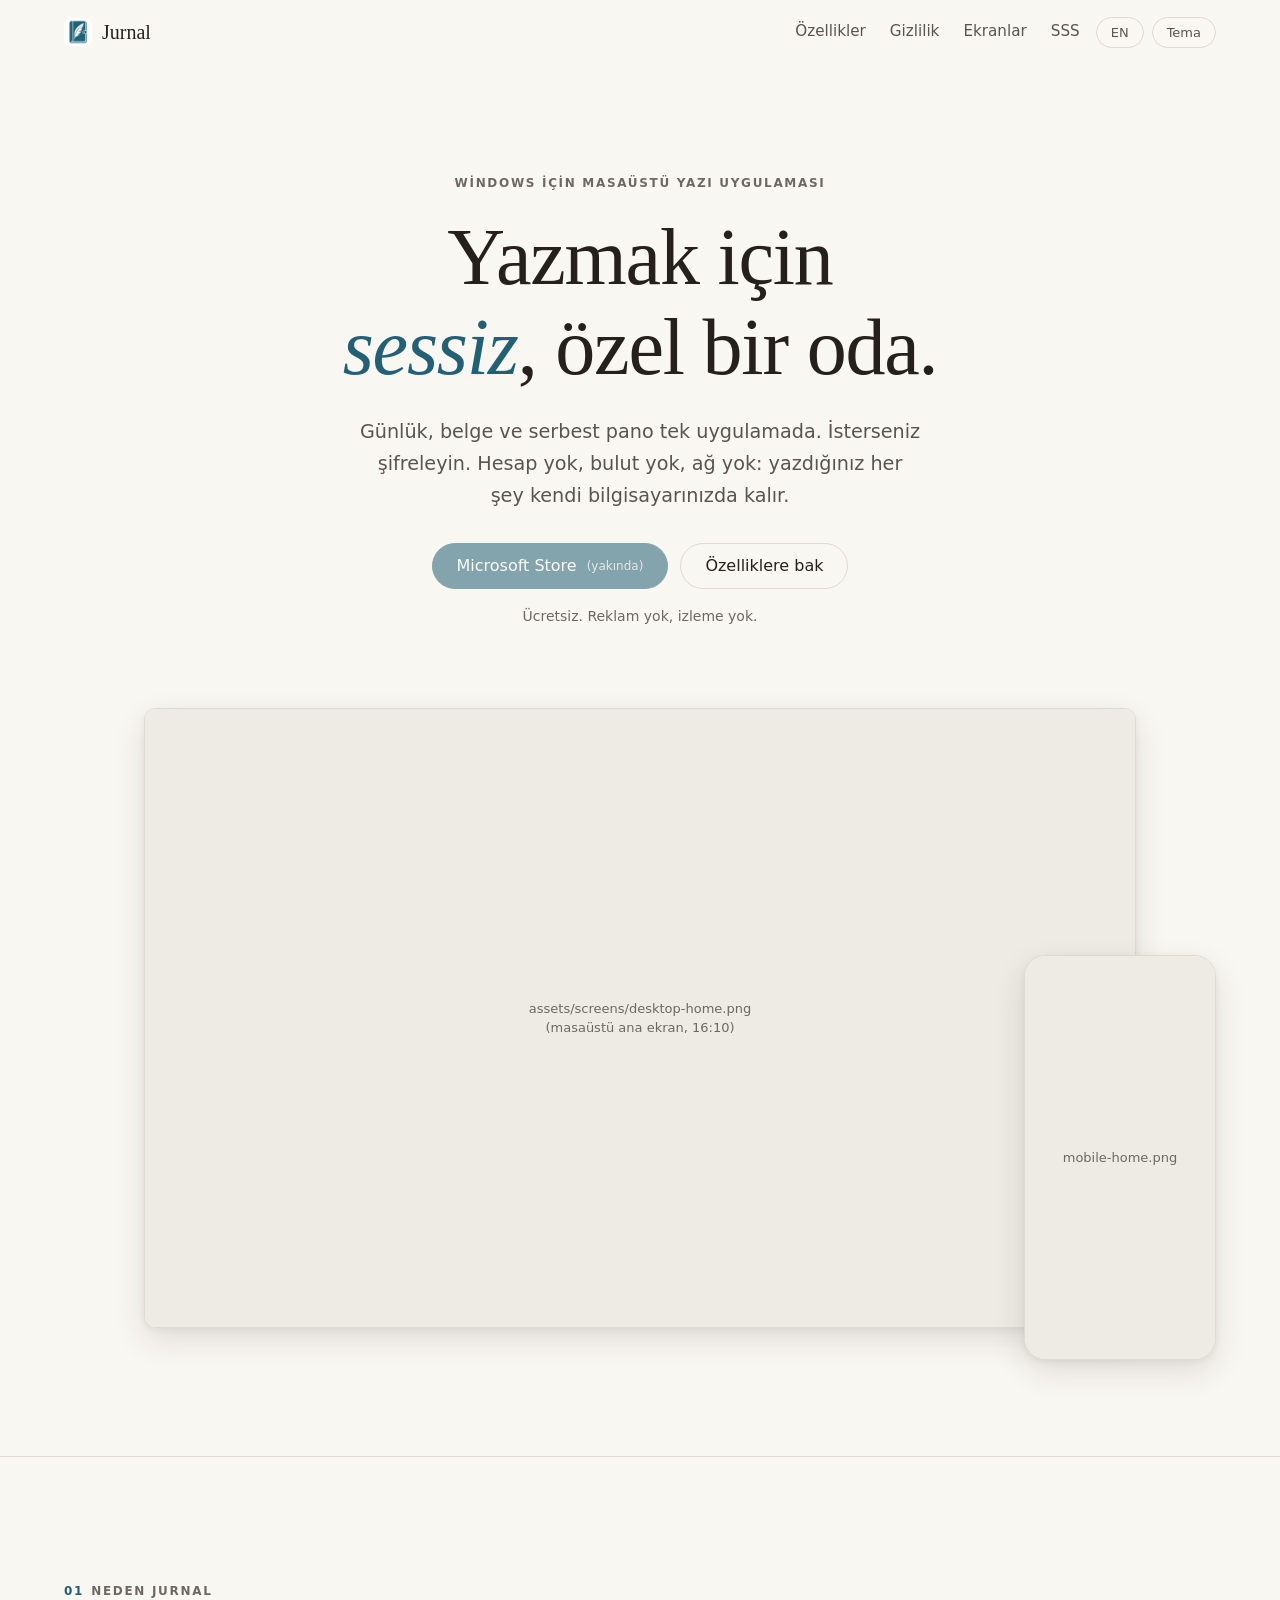
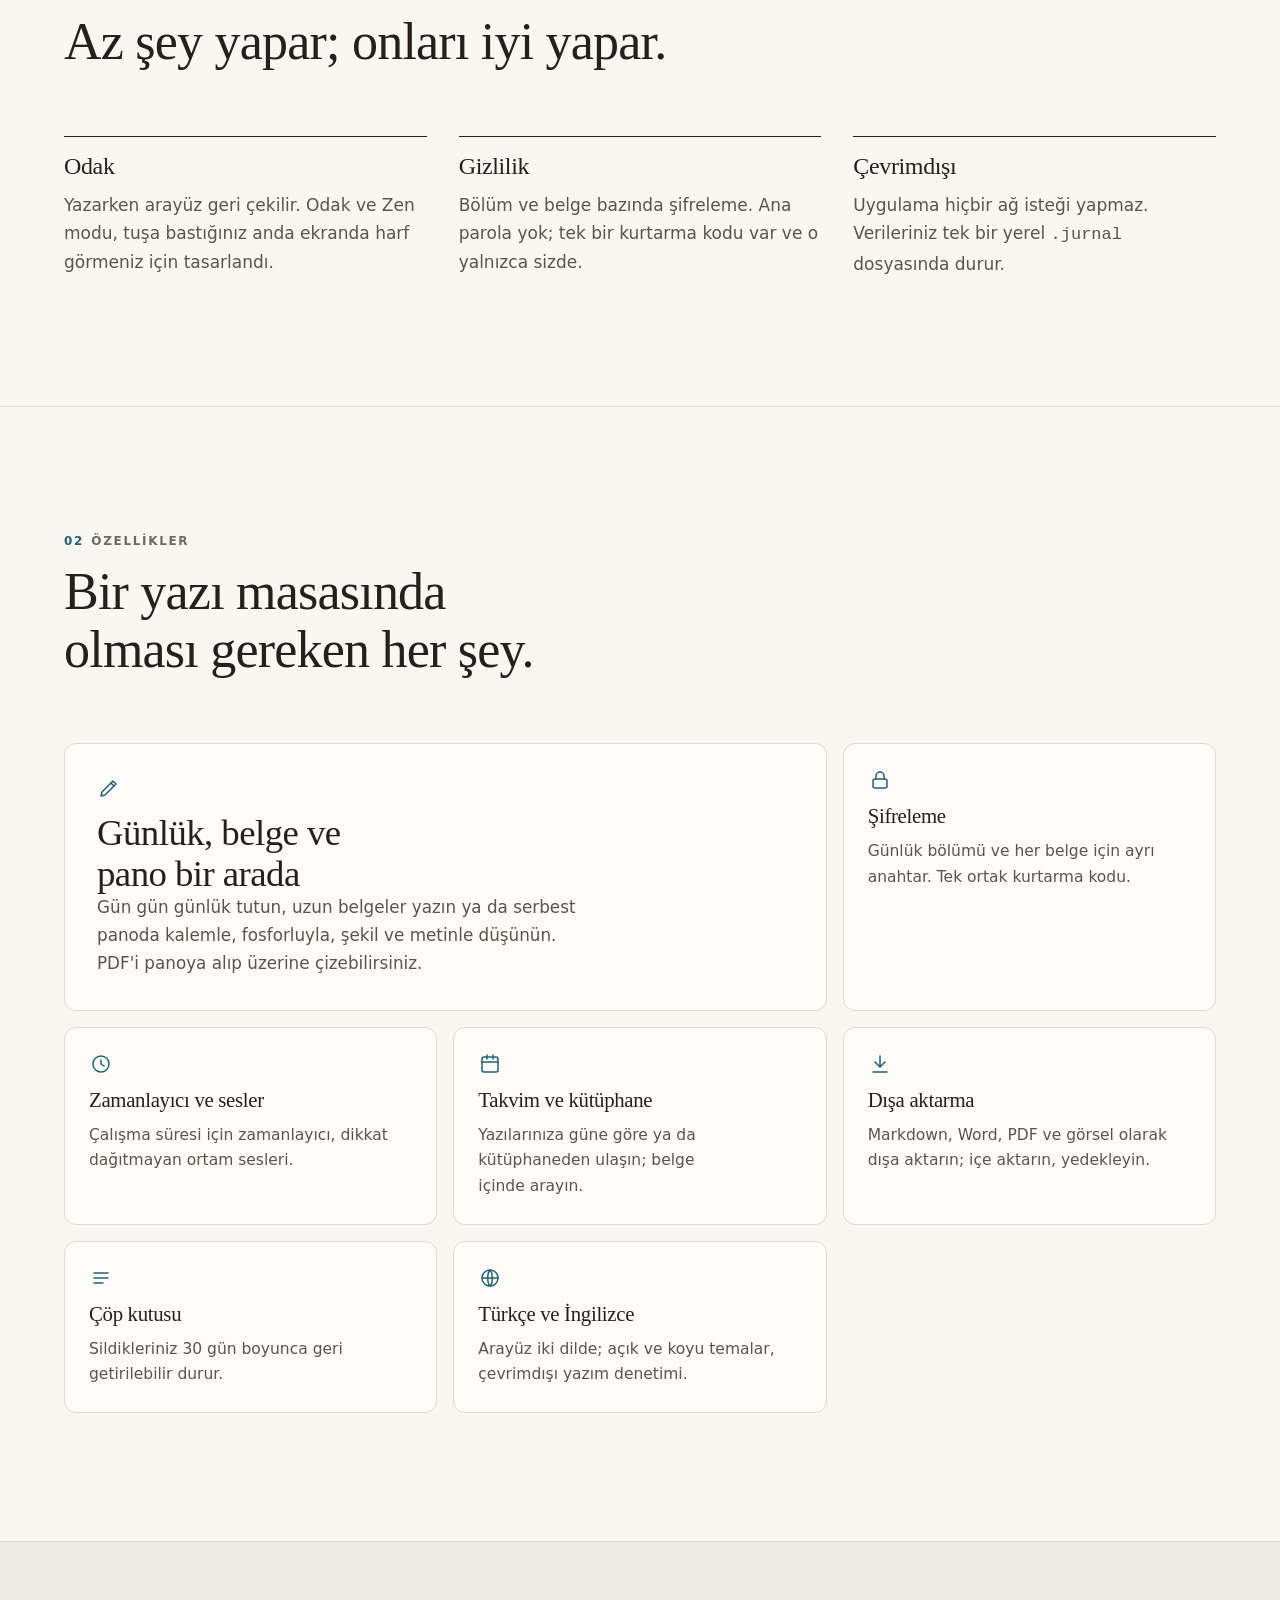
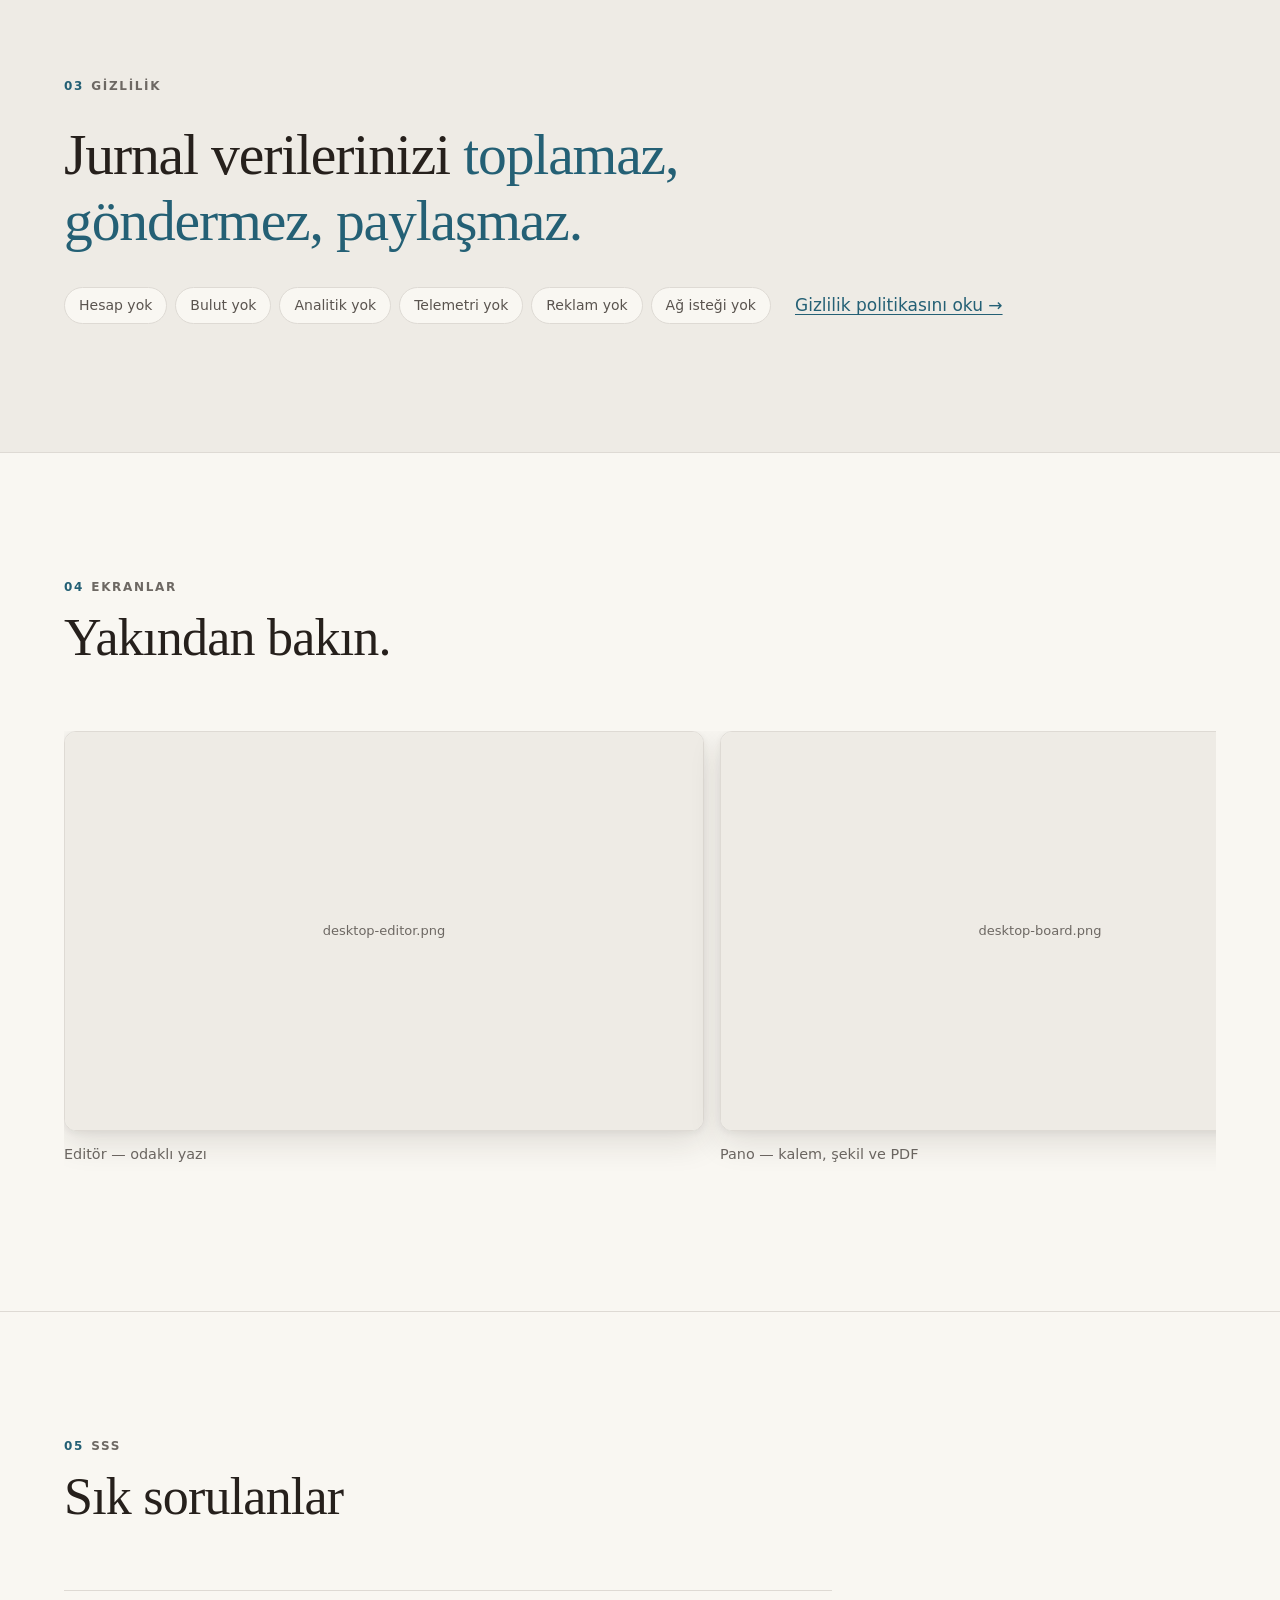
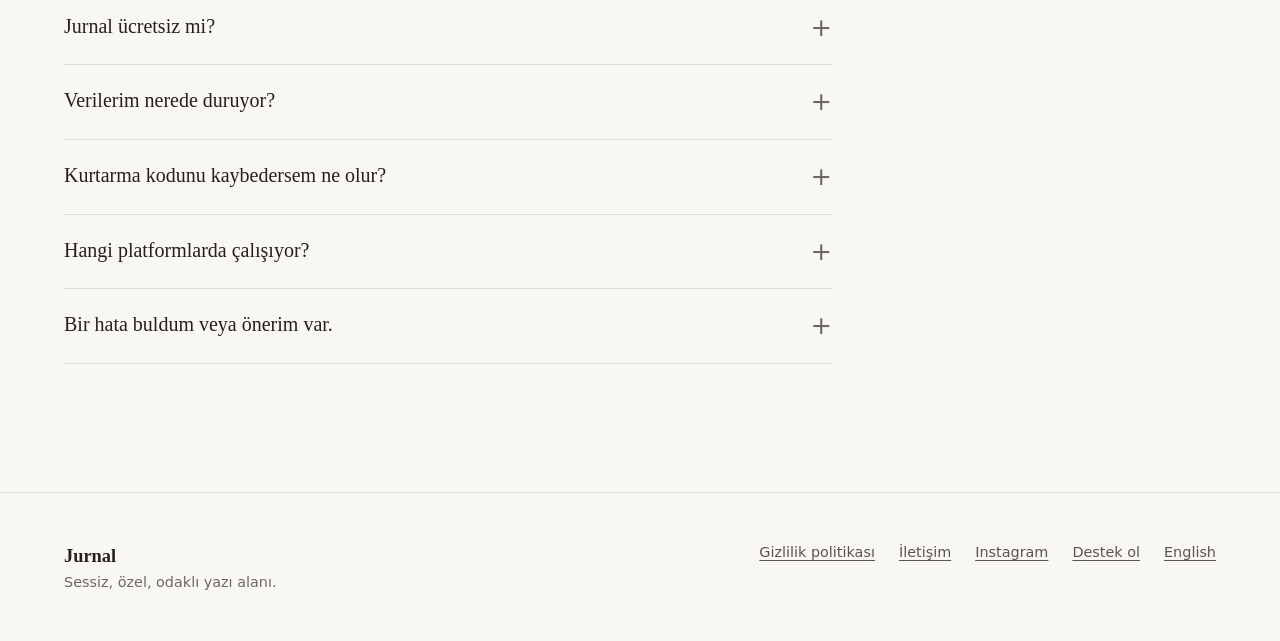
==== index.html @ 380dfa4a "Add Jurnal landing page and privacy policy (TR/EN) Co-Authored-By: Claude Sonnet 5.5 <noreply@anthro" ====
<!doctype html>
<html lang="tr">
<head>
<meta charset="utf-8">
<meta name="viewport" content="width=device-width, initial-scale=1">
<title>Jurnal — Sessiz, özel, odaklı yazı alanı</title>
<meta name="description" content="Jurnal: günlük, belge ve serbest pano tek yerde. Şifrelenebilir, tamamen çevrimdışı, hesapsız bir yazı uygulaması. Verileriniz cihazınızdan çıkmaz.">
<link rel="canonical" href="https://est21.github.io/jurnal_web/">
<link rel="alternate" hreflang="en" href="https://est21.github.io/jurnal_web/en/">
<link rel="icon" href="assets/img/favicon.png">
<meta property="og:title" content="Jurnal — Sessiz, özel, odaklı yazı alanı">
<meta property="og:description" content="Günlük, belge ve pano tek yerde. Şifrelenebilir, çevrimdışı, hesapsız.">
<meta property="og:type" content="website">
<meta property="og:image" content="https://est21.github.io/jurnal_web/assets/img/logo.png">
<meta name="twitter:card" content="summary">
<link rel="stylesheet" href="assets/css/style.css">
</head>
<body>
<a class="skip" href="#main">İçeriğe geç</a>
<header class="bar">
  <div class="wrap bar__in">
    <a class="brand" href="./"><img src="assets/img/icon.png" alt="" width="28" height="28">Jurnal</a>
    <nav class="nav" aria-label="Ana gezinme">
      <a href="#ozellikler">Özellikler</a>
      <a href="#gizlilik">Gizlilik</a>
      <a href="#ekranlar">Ekranlar</a>
      <a href="#sss">SSS</a>
    </nav>
    <div class="tools">
      <a class="chip" href="en/" hreflang="en" lang="en">EN</a>
      <button class="chip" id="theme-toggle" type="button" aria-label="Açık/koyu temayı değiştir">Tema</button>
    </div>
  </div>
</header>

<main id="main">
  <div class="wrap hero">
    <span class="label reveal">Windows için masaüstü yazı uygulaması</span>
    <h1 class="reveal">Yazmak için <em>sessiz</em>, özel bir oda.</h1>
    <p class="hero__lead reveal">Günlük, belge ve serbest pano tek uygulamada. İsterseniz şifreleyin. Hesap yok, bulut yok, ağ yok: yazdığınız her şey kendi bilgisayarınızda kalır.</p>
    <div class="cta reveal">
      <a class="btn" href="#" aria-disabled="true">Microsoft Store <small>(yakında)</small></a>
      <a class="btn btn--ghost" href="#ozellikler">Özelliklere bak</a>
    </div>
    <p class="hero__note reveal">Ücretsiz. Reklam yok, izleme yok.</p>
    <div class="stage reveal">
      <figure class="shot shot--desktop">
        <img src="assets/screens/desktop-home.png" alt="Jurnal ana ekranı" width="1600" height="1000">
        <div class="shot__ph">assets/screens/desktop-home.png<br>(masaüstü ana ekran, 16:10)</div>
      </figure>
      <figure class="shot shot--phone">
        <img src="assets/screens/mobile-home.png" alt="Jurnal telefon görünümü" width="900" height="1900">
        <div class="shot__ph">mobile-home.png</div>
      </figure>
    </div>
  </div>

  <hr class="rule">
  <section>
    <div class="wrap">
      <div class="sec-head reveal">
        <span class="label"><b>01</b>Neden Jurnal</span>
        <h2>Az şey yapar; onları iyi yapar.</h2>
      </div>
      <div class="values">
        <div class="value reveal"><h3>Odak</h3><p>Yazarken arayüz geri çekilir. Odak ve Zen modu, tuşa bastığınız anda ekranda harf görmeniz için tasarlandı.</p></div>
        <div class="value reveal"><h3>Gizlilik</h3><p>Bölüm ve belge bazında şifreleme. Ana parola yok; tek bir kurtarma kodu var ve o yalnızca sizde.</p></div>
        <div class="value reveal"><h3>Çevrimdışı</h3><p>Uygulama hiçbir ağ isteği yapmaz. Verileriniz tek bir yerel <code>.jurnal</code> dosyasında durur.</p></div>
      </div>
    </div>
  </section>

  <hr class="rule">
  <section id="ozellikler">
    <div class="wrap">
      <div class="sec-head reveal">
        <span class="label"><b>02</b>Özellikler</span>
        <h2>Bir yazı masasında olması gereken her şey.</h2>
      </div>
      <div class="features">
        <article class="f f--big reveal">
          <svg class="ico" viewBox="0 0 24 24" aria-hidden="true"><path d="M4 20l4-1L19 8l-3-3L5 16l-1 4z"/><path d="M14 7l3 3"/></svg>
          <div>
            <h3>Günlük, belge ve pano bir arada</h3>
            <p>Gün gün günlük tutun, uzun belgeler yazın ya da serbest panoda kalemle, fosforluyla, şekil ve metinle düşünün. PDF'i panoya alıp üzerine çizebilirsiniz.</p>
          </div>
        </article>
        <article class="f f--tall reveal">
          <svg class="ico" viewBox="0 0 24 24" aria-hidden="true"><rect x="5" y="11" width="14" height="9" rx="2"/><path d="M8 11V8a4 4 0 018 0v3"/></svg>
          <h3>Şifreleme</h3>
          <p>Günlük bölümü ve her belge için ayrı anahtar. Tek ortak kurtarma kodu.</p>
        </article>
        <article class="f reveal">
          <svg class="ico" viewBox="0 0 24 24" aria-hidden="true"><circle cx="12" cy="12" r="8"/><path d="M12 8v4l3 2"/></svg>
          <h3>Zamanlayıcı ve sesler</h3>
          <p>Çalışma süresi için zamanlayıcı, dikkat dağıtmayan ortam sesleri.</p>
        </article>
        <article class="f reveal">
          <svg class="ico" viewBox="0 0 24 24" aria-hidden="true"><rect x="4" y="5" width="16" height="15" rx="2"/><path d="M4 10h16M9 3v4M15 3v4"/></svg>
          <h3>Takvim ve kütüphane</h3>
          <p>Yazılarınıza güne göre ya da kütüphaneden ulaşın; belge içinde arayın.</p>
        </article>
        <article class="f reveal">
          <svg class="ico" viewBox="0 0 24 24" aria-hidden="true"><path d="M12 4v11M7 10l5 5 5-5M5 20h14"/></svg>
          <h3>Dışa aktarma</h3>
          <p>Markdown, Word, PDF ve görsel olarak dışa aktarın; içe aktarın, yedekleyin.</p>
        </article>
        <article class="f reveal">
          <svg class="ico" viewBox="0 0 24 24" aria-hidden="true"><path d="M5 7h14M5 12h14M5 17h9"/></svg>
          <h3>Çöp kutusu</h3>
          <p>Sildikleriniz 30 gün boyunca geri getirilebilir durur.</p>
        </article>
        <article class="f reveal">
          <svg class="ico" viewBox="0 0 24 24" aria-hidden="true"><circle cx="12" cy="12" r="8"/><path d="M4 12h16M12 4c3 3 3 13 0 16M12 4c-3 3-3 13 0 16"/></svg>
          <h3>Türkçe ve İngilizce</h3>
          <p>Arayüz iki dilde; açık ve koyu temalar, çevrimdışı yazım denetimi.</p>
        </article>
      </div>
    </div>
  </section>

  <section id="gizlilik" class="privacy-band">
    <div class="wrap">
      <span class="label reveal"><b>03</b>Gizlilik</span>
      <blockquote class="reveal" style="margin-top:1.5rem">Jurnal verilerinizi <span>toplamaz, göndermez, paylaşmaz.</span></blockquote>
      <div class="row reveal">
        <ul class="ticks">
          <li>Hesap yok</li><li>Bulut yok</li><li>Analitik yok</li><li>Telemetri yok</li><li>Reklam yok</li><li>Ağ isteği yok</li>
        </ul>
        <a href="privacy.html">Gizlilik politikasını oku →</a>
      </div>
    </div>
  </section>

  <section id="ekranlar">
    <div class="wrap">
      <div class="sec-head reveal">
        <span class="label"><b>04</b>Ekranlar</span>
        <h2>Yakından bakın.</h2>
      </div>
      <div class="gallery reveal" tabindex="0" aria-label="Ekran görüntüleri">
        <figure>
          <div class="shot shot--wide"><img src="assets/screens/desktop-editor.png" alt="Yazı editörü" width="1600" height="1000"><div class="shot__ph">desktop-editor.png</div></div>
          <figcaption>Editör — odaklı yazı</figcaption>
        </figure>
        <figure>
          <div class="shot shot--wide"><img src="assets/screens/desktop-board.png" alt="Serbest pano" width="1600" height="1000"><div class="shot__ph">desktop-board.png</div></div>
          <figcaption>Pano — kalem, şekil ve PDF</figcaption>
        </figure>
        <figure>
          <div class="shot shot--wide"><img src="assets/screens/desktop-library.png" alt="Kütüphane" width="1600" height="1000"><div class="shot__ph">desktop-library.png</div></div>
          <figcaption>Kütüphane ve takvim</figcaption>
        </figure>
        <figure>
          <div class="shot shot--wide"><img src="assets/screens/desktop-lock.png" alt="Kilit ve kurtarma kodu" width="1600" height="1000"><div class="shot__ph">desktop-lock.png</div></div>
          <figcaption>Şifreleme ve kurtarma kodu</figcaption>
        </figure>
      </div>
    </div>
  </section>

  <hr class="rule">
  <section id="sss">
    <div class="wrap">
      <div class="sec-head reveal">
        <span class="label"><b>05</b>SSS</span>
        <h2>Sık sorulanlar</h2>
      </div>
      <div class="faq reveal">
        <details><summary>Jurnal ücretsiz mi?</summary><p>Evet. Beğenirseniz Buy Me a Coffee üzerinden geliştiriciyi destekleyebilirsiniz; bu isteğe bağlıdır.</p></details>
        <details><summary>Verilerim nerede duruyor?</summary><p>Seçtiğiniz bir konumda, bilgisayarınızdaki tek bir <code>.jurnal</code> dosyasında. Uygulama hiçbir şeyi sunucuya göndermez. Yedeklemek için dosyayı kendiniz kopyalayabilirsiniz.</p></details>
        <details><summary>Kurtarma kodunu kaybedersem ne olur?</summary><p>Şifrelediğiniz içerik, kod olmadan geri getirilemez; bu bilinçli bir tasarım kararıdır. Kodu ilk kilitleme sırasında güvenli bir yere kaydedin.</p></details>
        <details><summary>Hangi platformlarda çalışıyor?</summary><p>Şu an Windows masaüstü sürümü Microsoft Store üzerinden yolda. Yayın durumu bu sayfada duyurulacak.</p></details>
        <details><summary>Bir hata buldum veya önerim var.</summary><p>Uygulamada Ayarlar'daki "Hata bildir" ya da doğrudan <a href="mailto:jurnalapp@proton.me">jurnalapp@proton.me</a> adresi ile yazabilirsiniz.</p></details>
      </div>
    </div>
  </section>
</main>

<footer class="foot">
  <div class="wrap foot__in">
    <div><strong style="font-family:var(--serif);font-size:1.15rem;color:var(--text)">Jurnal</strong><br>Sessiz, özel, odaklı yazı alanı.</div>
    <ul>
      <li><a href="privacy.html">Gizlilik politikası</a></li>
      <li><a href="mailto:jurnalapp@proton.me">İletişim</a></li>
      <li><a href="https://www.instagram.com/jurnald.app" rel="noopener">Instagram</a></li>
      <li><a href="https://buymeacoffee.com/mahmutesatw" rel="noopener">Destek ol</a></li>
      <li><a href="en/" hreflang="en" lang="en">English</a></li>
    </ul>
  </div>
</footer>
<script src="assets/js/main.js"></script>
</body>
</html>
---- assets/css/style.css ----
/* Jurnal tanıtım sitesi — uygulamanın tasarım token'larıyla aynı dil.
   Düz yüzeyler, ince kenarlıklar, degrade/bulanıklık yok. Dış istek yok. */

:root {
  color-scheme: light dark;
  --space-1: 4px;
  --space-2: 8px;
  --space-3: 12px;
  --space-4: 16px;
  --space-5: 24px;
  --space-6: 32px;
  --space-7: 48px;
  --radius-button: 8px;
  --radius-card: 12px;
  --radius-pill: 999px;
  --ease: cubic-bezier(0.22, 0.61, 0.36, 1);
  --serif: "Iowan Old Style", "Palatino Linotype", Palatino, "Book Antiqua", Georgia, serif;
  --sans: system-ui, -apple-system, "Segoe UI", Roboto, "Helvetica Neue", sans-serif;
  --measure: 68ch;
  --wrap: 72rem;
  --section: clamp(4rem, 10vw, 8rem);

  --bg: oklch(0.975 0.006 85);
  --surface: oklch(0.99 0.004 85);
  --chrome: oklch(0.94 0.008 82);
  --raised: oklch(1 0 0);
  --border: oklch(0.89 0.01 80);
  --text: oklch(0.25 0.012 60);
  --text-muted: oklch(0.45 0.012 60);
  --text-dim: oklch(0.52 0.01 60);
  --accent: oklch(0.46 0.07 225);
  --on-accent: oklch(0.99 0 0);
  --selection: oklch(0.87 0.05 225 / 0.55);
  --shadow-soft: 0 1px 2px oklch(0.25 0.012 60 / 0.06), 0 4px 16px oklch(0.25 0.012 60 / 0.06);
  --shadow-lift: 0 12px 32px oklch(0.25 0.012 60 / 0.12), 0 2px 6px oklch(0.25 0.012 60 / 0.06);
}

:root[data-theme="dark"] {
  --bg: oklch(0.2 0.008 70);
  --surface: oklch(0.235 0.008 70);
  --chrome: oklch(0.165 0.008 70);
  --raised: oklch(0.27 0.008 70);
  --border: oklch(0.34 0.008 70);
  --text: oklch(0.9 0.01 80);
  --text-muted: oklch(0.74 0.01 80);
  --text-dim: oklch(0.66 0.01 80);
  --accent: oklch(0.76 0.07 205);
  --on-accent: oklch(0.18 0.01 70);
  --selection: oklch(0.45 0.06 205 / 0.55);
  --shadow-soft: 0 1px 2px oklch(0 0 0 / 0.35), 0 4px 16px oklch(0 0 0 / 0.28);
  --shadow-lift: 0 12px 32px oklch(0 0 0 / 0.5), 0 2px 6px oklch(0 0 0 / 0.3);
}

/* Kullanıcı elle seçmediyse sistem temasını izle */
@media (prefers-color-scheme: dark) {
  :root:not([data-theme="light"]) {
    --bg: oklch(0.2 0.008 70);
    --surface: oklch(0.235 0.008 70);
    --chrome: oklch(0.165 0.008 70);
    --raised: oklch(0.27 0.008 70);
    --border: oklch(0.34 0.008 70);
    --text: oklch(0.9 0.01 80);
    --text-muted: oklch(0.74 0.01 80);
    --text-dim: oklch(0.66 0.01 80);
    --accent: oklch(0.76 0.07 205);
    --on-accent: oklch(0.18 0.01 70);
    --selection: oklch(0.45 0.06 205 / 0.55);
    --shadow-soft: 0 1px 2px oklch(0 0 0 / 0.35), 0 4px 16px oklch(0 0 0 / 0.28);
    --shadow-lift: 0 12px 32px oklch(0 0 0 / 0.5), 0 2px 6px oklch(0 0 0 / 0.3);
  }
}

*, *::before, *::after { box-sizing: border-box; }
html { scroll-behavior: smooth; -webkit-text-size-adjust: 100%; }
body {
  margin: 0;
  background: var(--bg);
  color: var(--text);
  font: 1.0625rem/1.65 var(--sans);
  -webkit-font-smoothing: antialiased;
}
::selection { background: var(--selection); }
img { max-width: 100%; height: auto; display: block; }
a { color: var(--accent); text-underline-offset: 3px; text-decoration-thickness: 1px; }
a:hover { text-decoration-thickness: 2px; }
:focus-visible { outline: 2px solid var(--accent); outline-offset: 3px; border-radius: 4px; }
.skip { position: absolute; left: -999px; top: 8px; background: var(--accent); color: var(--on-accent); padding: 8px 14px; border-radius: var(--radius-button); z-index: 100; }
.skip:focus { left: 8px; }

.wrap { width: min(100% - 2.5rem, var(--wrap)); margin-inline: auto; }
h1, h2, h3 { font-family: var(--serif); font-weight: 500; letter-spacing: -0.015em; line-height: 1.12; margin: 0; text-wrap: balance; }
p { margin: 0; text-wrap: pretty; }
.label { font: 600 0.75rem/1 var(--sans); letter-spacing: 0.14em; text-transform: uppercase; color: var(--text-dim); }
.label b { color: var(--accent); font-weight: 600; margin-right: 0.6em; }

/* ---------- Başlık çubuğu ---------- */
.bar { position: sticky; top: 0; z-index: 50; background: var(--bg); border-bottom: 1px solid transparent; transition: border-color 0.2s var(--ease); }
.bar.scrolled { border-bottom-color: var(--border); }
.bar__in { display: flex; align-items: center; gap: var(--space-4); height: 4rem; }
.brand { display: flex; align-items: center; gap: 10px; font: 500 1.25rem var(--serif); color: var(--text); text-decoration: none; margin-right: auto; }
.brand img { width: 28px; height: 28px; border-radius: 7px; }
.nav { display: flex; gap: var(--space-5); }
.nav a { color: var(--text-muted); text-decoration: none; font-size: 0.95rem; }
.nav a:hover { color: var(--text); }
.tools { display: flex; gap: var(--space-2); }
.chip { appearance: none; font: 500 0.8125rem/1 var(--sans); color: var(--text-muted); background: transparent; border: 1px solid var(--border); border-radius: var(--radius-pill); padding: 8px 14px; cursor: pointer; text-decoration: none; transition: border-color 0.15s, color 0.15s; }
.chip:hover { color: var(--text); border-color: var(--text-dim); }
@media (max-width: 700px) { .nav { display: none; } }

/* ---------- Düğmeler ---------- */
.btn { display: inline-flex; align-items: center; gap: 10px; font: 500 1rem/1 var(--sans); padding: 14px 24px; border-radius: var(--radius-pill); border: 1px solid var(--accent); background: var(--accent); color: var(--on-accent); text-decoration: none; transition: transform 0.15s var(--ease), box-shadow 0.15s; }
.btn:hover { box-shadow: var(--shadow-soft); transform: translateY(-1px); }
.btn--ghost { background: transparent; color: var(--text); border-color: var(--border); }
.btn--ghost:hover { border-color: var(--text-dim); }
.btn[aria-disabled="true"] { opacity: 0.55; cursor: default; pointer-events: none; }
.btn small { font-size: 0.75rem; opacity: 0.8; }

/* ---------- Hero ---------- */
.hero { padding-block: clamp(3.5rem, 9vw, 7rem) var(--section); text-align: center; }
.hero .label { display: block; margin-bottom: var(--space-5); }
.hero h1 { font-size: clamp(2.6rem, 6.4vw, 5rem); max-width: 16ch; margin-inline: auto; }
.hero h1 em { font-style: italic; color: var(--accent); }
.hero__lead { max-width: 46ch; margin: var(--space-5) auto 0; font-size: 1.2rem; color: var(--text-muted); }
.cta { display: flex; flex-wrap: wrap; gap: var(--space-3); justify-content: center; margin-top: var(--space-6); }
.hero__note { margin-top: var(--space-4); font-size: 0.875rem; color: var(--text-dim); }
.stage { position: relative; margin-top: clamp(3rem, 7vw, 5rem); }
.stage .shot--desktop { width: min(100%, 62rem); margin-inline: auto; }
.stage .shot--phone { position: absolute; right: 0; bottom: -2rem; width: clamp(7rem, 17vw, 12rem); }
@media (max-width: 700px) { .stage .shot--phone { display: none; } }

/* ---------- Ekran görüntüsü çerçevesi ---------- */
.shot { margin: 0; position: relative; border: 1px solid var(--border); border-radius: var(--radius-card); background: var(--surface); box-shadow: var(--shadow-lift); overflow: hidden; }
.shot--desktop { aspect-ratio: 16 / 10; }
.shot--phone { aspect-ratio: 9 / 19; border-radius: 22px; }
.shot--wide { aspect-ratio: 16 / 10; }
.shot img { position: absolute; inset: 0; width: 100%; height: 100%; object-fit: cover; object-position: top left; }
.shot__ph { position: absolute; inset: 0; display: grid; place-items: center; text-align: center; padding: var(--space-4); color: var(--text-dim); font: 500 0.8125rem/1.5 var(--sans); background: var(--chrome); }
.shot img:not(.missing) ~ .shot__ph { display: none; }
.shot img.missing { display: none; }

/* ---------- Bölümler ---------- */
section { padding-block: var(--section); }
.sec-head { max-width: 44rem; margin-bottom: clamp(2.5rem, 5vw, 4rem); }
.sec-head .label { display: block; margin-bottom: var(--space-4); }
.sec-head h2 { font-size: clamp(2rem, 4.2vw, 3.25rem); }
.sec-head p { margin-top: var(--space-4); color: var(--text-muted); font-size: 1.125rem; }
.rule { border: 0; border-top: 1px solid var(--border); margin: 0; }

/* Değerler */
.values { display: grid; gap: var(--space-6); grid-template-columns: repeat(3, 1fr); }
.value { border-top: 1px solid var(--text); padding-top: var(--space-4); }
.value h3 { font-size: 1.5rem; margin-bottom: var(--space-3); }
.value p { color: var(--text-muted); }
@media (max-width: 800px) { .values { grid-template-columns: 1fr; } }

/* Özellikler: asimetrik ızgara */
.features { display: grid; gap: var(--space-4); grid-template-columns: repeat(12, 1fr); }
.f { background: var(--surface); border: 1px solid var(--border); border-radius: var(--radius-card); padding: var(--space-5); grid-column: span 4; display: flex; flex-direction: column; gap: var(--space-3); }
.f h3 { font-size: 1.3rem; }
.f p { color: var(--text-muted); font-size: 0.97rem; }
.f .ico { width: 24px; height: 24px; stroke: var(--accent); fill: none; stroke-width: 1.5; stroke-linecap: round; stroke-linejoin: round; }
.f--big { grid-column: span 8; padding: var(--space-6); justify-content: space-between; }
.f--big h3 { font-size: clamp(1.7rem, 3vw, 2.3rem); max-width: 18ch; }
.f--big p { max-width: 46ch; font-size: 1.05rem; }
.f--tall { grid-column: span 4; }
@media (max-width: 900px) { .f, .f--big, .f--tall { grid-column: span 12; } }
@media (min-width: 901px) and (max-width: 1100px) { .f { grid-column: span 6; } }

/* Gizlilik şeridi */
.privacy-band { background: var(--chrome); border-block: 1px solid var(--border); }
.privacy-band blockquote { margin: 0; font: 400 clamp(1.8rem, 4.6vw, 3.6rem)/1.15 var(--serif); letter-spacing: -0.02em; max-width: 22ch; text-wrap: balance; }
.privacy-band blockquote span { color: var(--accent); }
.privacy-band .row { display: flex; flex-wrap: wrap; gap: var(--space-3) var(--space-5); margin-top: var(--space-6); align-items: center; color: var(--text-muted); }
.ticks { display: flex; flex-wrap: wrap; gap: var(--space-2); list-style: none; padding: 0; margin: 0; }
.ticks li { border: 1px solid var(--border); background: var(--bg); border-radius: var(--radius-pill); padding: 6px 14px; font-size: 0.875rem; color: var(--text-muted); }

/* Galeri */
.gallery { display: flex; gap: var(--space-4); overflow-x: auto; scroll-snap-type: x mandatory; padding-bottom: var(--space-4); scrollbar-width: thin; scrollbar-color: var(--border) transparent; }
.gallery figure { margin: 0; flex: 0 0 auto; scroll-snap-align: start; }
.gallery .shot--wide { width: min(80vw, 40rem); }
.gallery .shot--phone { width: min(52vw, 15rem); }
.gallery figcaption { margin-top: var(--space-3); font-size: 0.9rem; color: var(--text-dim); }

/* SSS */
.faq { max-width: 48rem; }
.faq details { border-top: 1px solid var(--border); }
.faq details:last-child { border-bottom: 1px solid var(--border); }
.faq summary { cursor: pointer; list-style: none; padding: var(--space-5) 0; font: 500 1.25rem var(--serif); display: flex; justify-content: space-between; gap: var(--space-4); }
.faq summary::-webkit-details-marker { display: none; }
.faq summary::after { content: "+"; font: 300 1.6rem/1 var(--sans); color: var(--text-dim); transition: transform 0.2s var(--ease); }
.faq details[open] summary::after { transform: rotate(45deg); }
.faq details p { padding-bottom: var(--space-5); color: var(--text-muted); max-width: 60ch; }

/* ---------- Alt bilgi ---------- */
.foot { border-top: 1px solid var(--border); padding-block: var(--space-7); color: var(--text-dim); font-size: 0.9rem; }
.foot__in { display: flex; flex-wrap: wrap; gap: var(--space-5) var(--space-7); justify-content: space-between; }
.foot ul { list-style: none; margin: 0; padding: 0; display: flex; flex-wrap: wrap; gap: var(--space-2) var(--space-5); }
.foot a { color: var(--text-muted); }

/* ---------- Gizlilik sayfası ---------- */
.doc { padding-block: clamp(3rem, 7vw, 6rem) var(--section); display: grid; grid-template-columns: 14rem minmax(0, var(--measure)); gap: clamp(2rem, 6vw, 6rem); justify-content: center; }
.doc__toc { position: sticky; top: 6rem; align-self: start; font-size: 0.9rem; }
.doc__toc ol { list-style: none; margin: var(--space-3) 0 0; padding: 0; display: grid; gap: var(--space-2); border-left: 1px solid var(--border); }
.doc__toc a { display: block; padding: 2px 0 2px var(--space-4); color: var(--text-muted); text-decoration: none; }
.doc__toc a:hover { color: var(--accent); }
.doc h1 { font-size: clamp(2.4rem, 5vw, 3.6rem); margin: var(--space-4) 0 var(--space-3); }
.doc__meta { color: var(--text-dim); font-size: 0.875rem; }
.summary { margin: var(--space-6) 0; padding: var(--space-5); border: 1px solid var(--border); border-radius: var(--radius-card); background: var(--surface); font: 400 1.35rem/1.45 var(--serif); }
.doc h2 { font-size: 1.75rem; margin: var(--space-7) 0 var(--space-3); scroll-margin-top: 6rem; }
.doc p, .doc li { color: var(--text-muted); }
.doc p + p { margin-top: var(--space-4); }
.doc ul { padding-left: 1.2em; display: grid; gap: var(--space-3); }
@media (max-width: 900px) { .doc { grid-template-columns: 1fr; } .doc__toc { display: none; } }

/* ---------- Hareket ---------- */
.reveal { opacity: 0; transform: translateY(14px); transition: opacity 0.6s var(--ease), transform 0.6s var(--ease); }
.reveal.in { opacity: 1; transform: none; }
@media (prefers-reduced-motion: reduce) {
  html { scroll-behavior: auto; }
  .reveal { opacity: 1; transform: none; transition: none; }
  .btn, .chip, .bar { transition: none; }
}
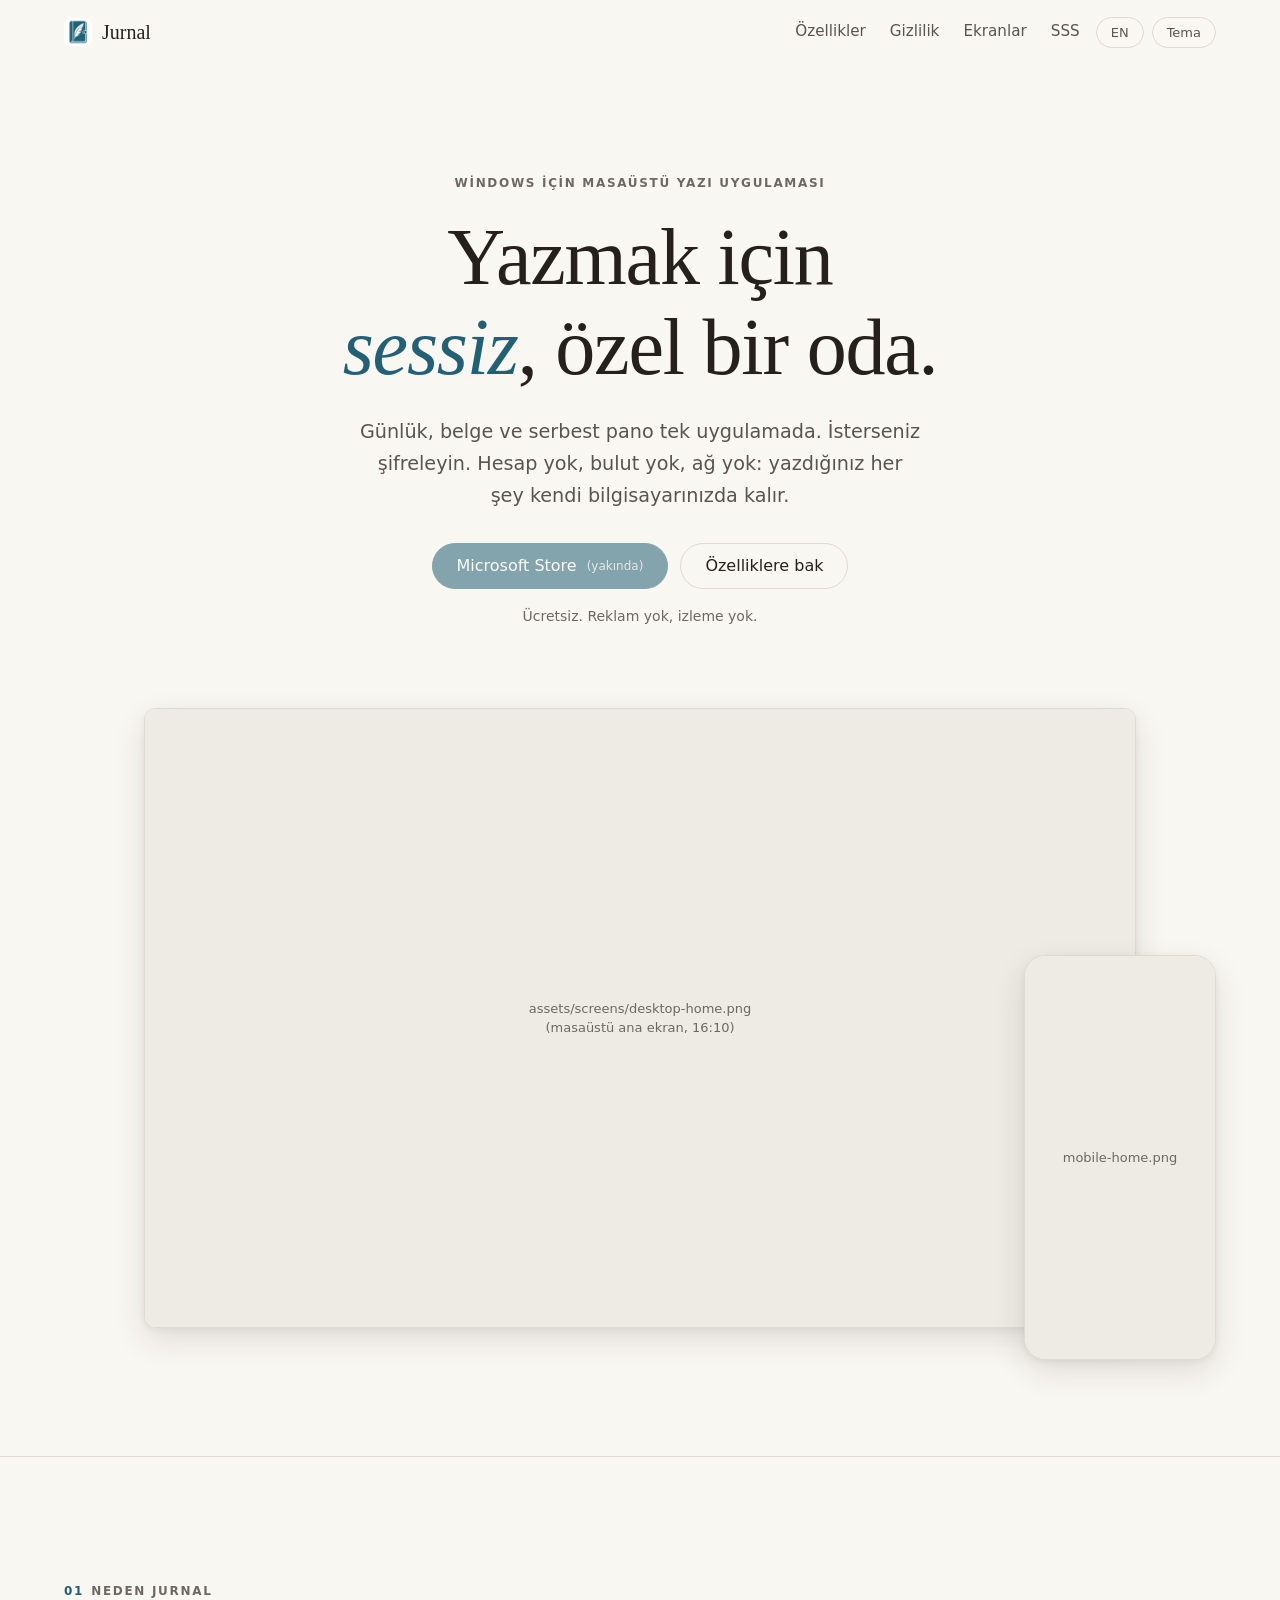
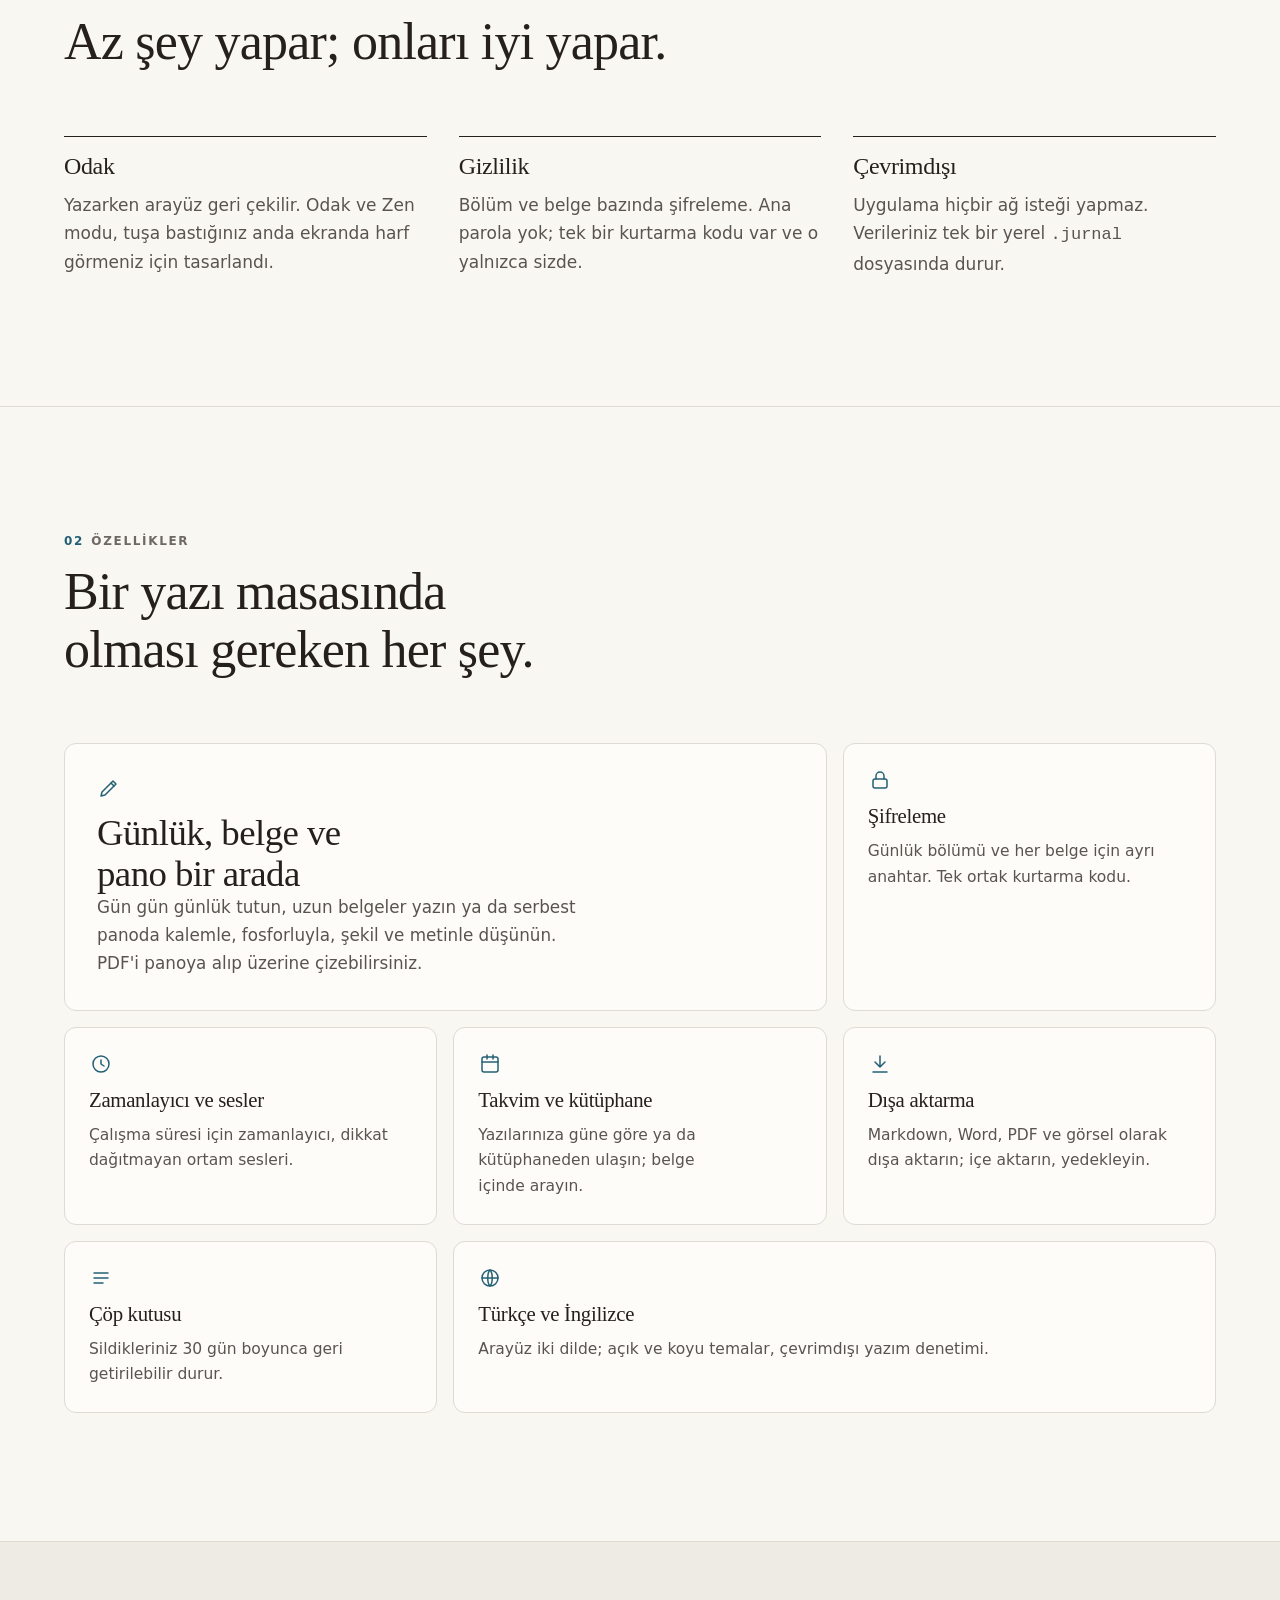
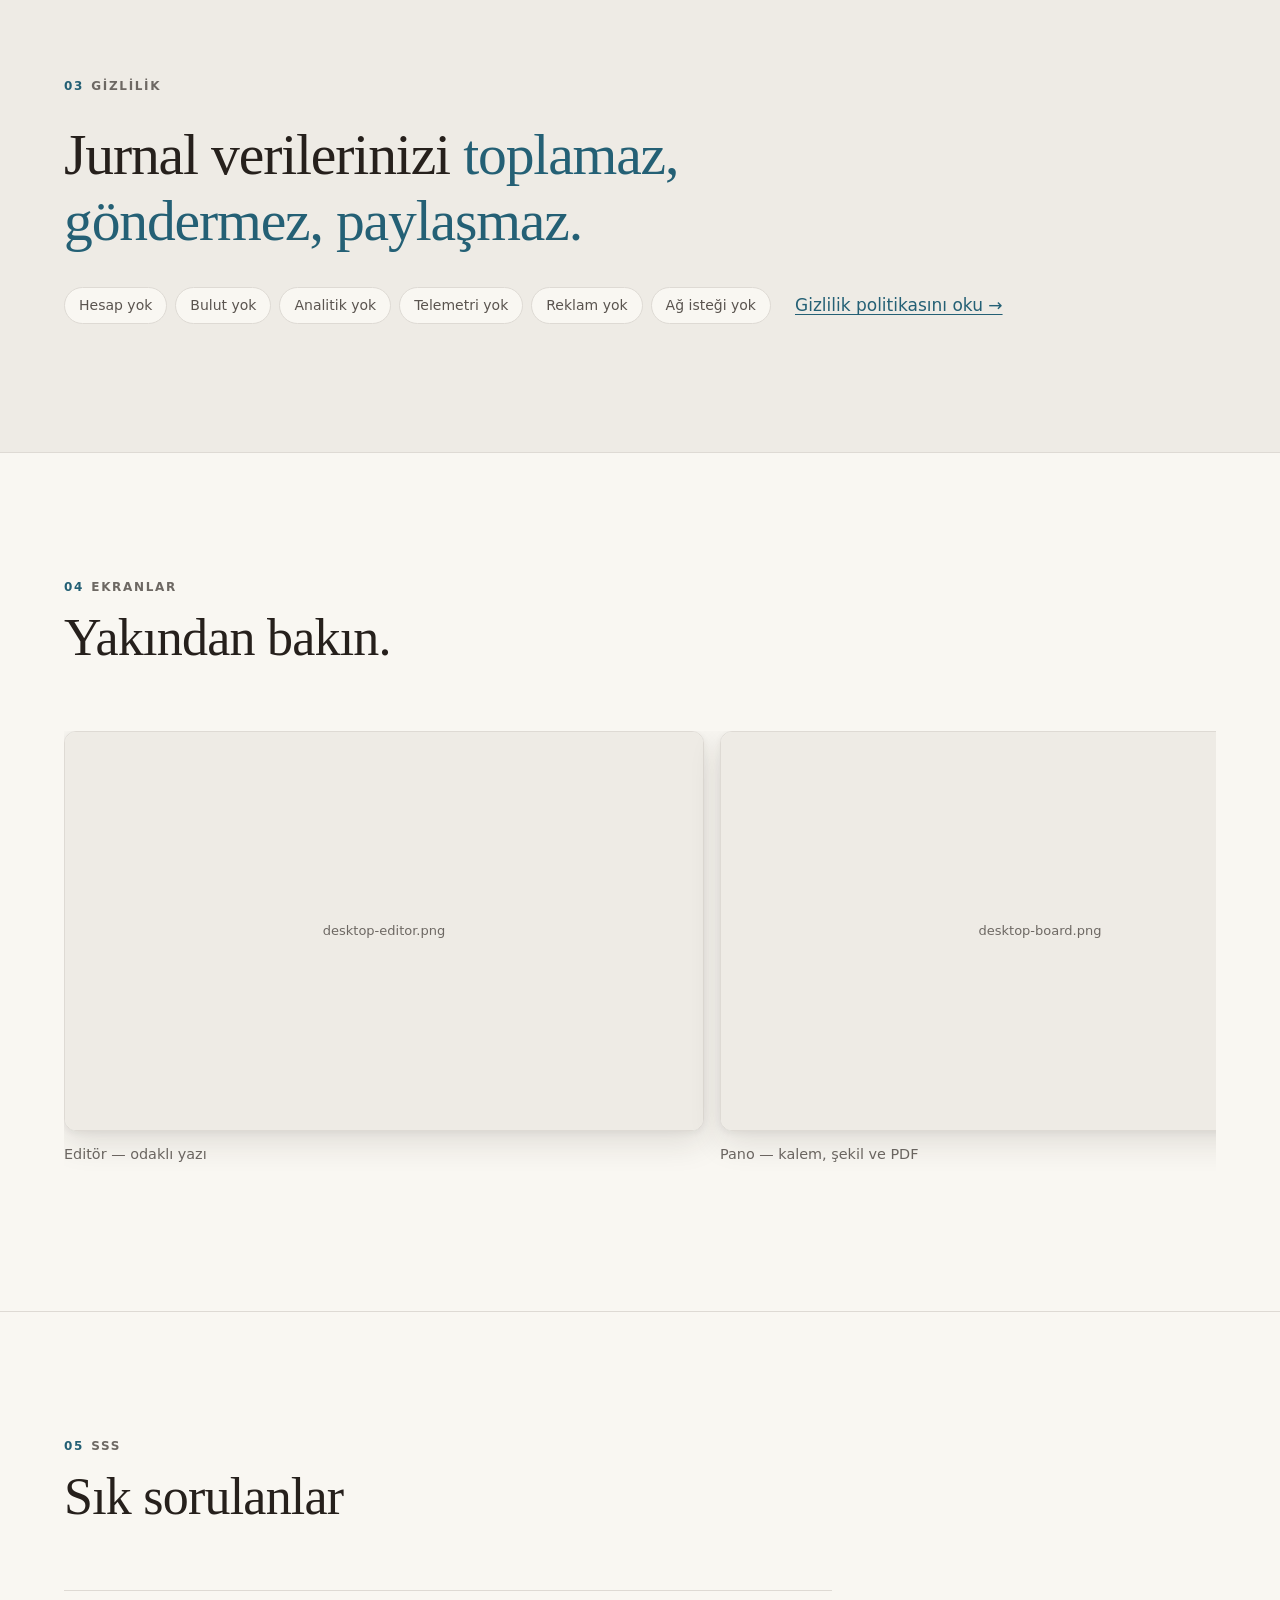
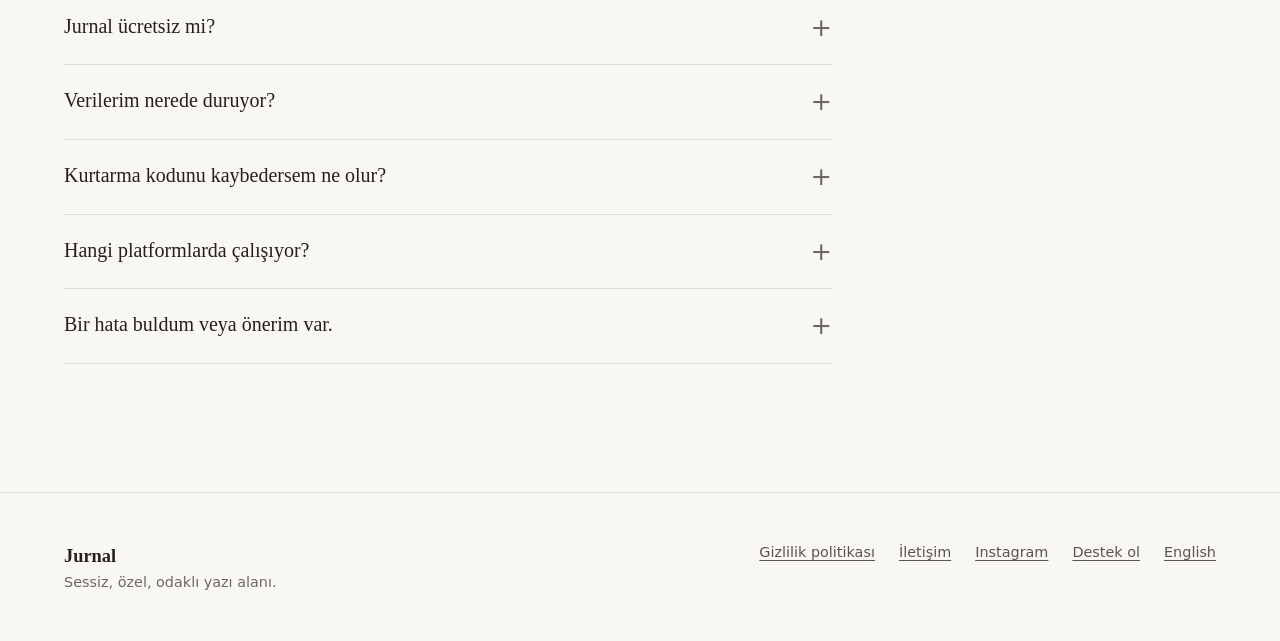
==== commit 4a9287c9: "Fix last feature row layout Co-Authored-By: Claude Sonnet 5.5 <noreply@anthropic.com>" ====
--- a/index.html
+++ b/index.html
@@ -110,7 +110,7 @@
           <h3>Çöp kutusu</h3>
           <p>Sildikleriniz 30 gün boyunca geri getirilebilir durur.</p>
         </article>
-        <article class="f reveal">
+        <article class="f f--wide reveal">
           <svg class="ico" viewBox="0 0 24 24" aria-hidden="true"><circle cx="12" cy="12" r="8"/><path d="M4 12h16M12 4c3 3 3 13 0 16M12 4c-3 3-3 13 0 16"/></svg>
           <h3>Türkçe ve İngilizce</h3>
           <p>Arayüz iki dilde; açık ve koyu temalar, çevrimdışı yazım denetimi.</p>
--- a/assets/css/style.css
+++ b/assets/css/style.css
@@ -220,3 +220,7 @@
   .reveal { opacity: 1; transform: none; transition: none; }
   .btn, .chip, .bar { transition: none; }
 }
+
+.f--wide { grid-column: span 8; }
+@media (max-width: 900px) { .f--wide { grid-column: span 12; } }
+@media (min-width: 901px) and (max-width: 1100px) { .f--wide { grid-column: span 12; } }
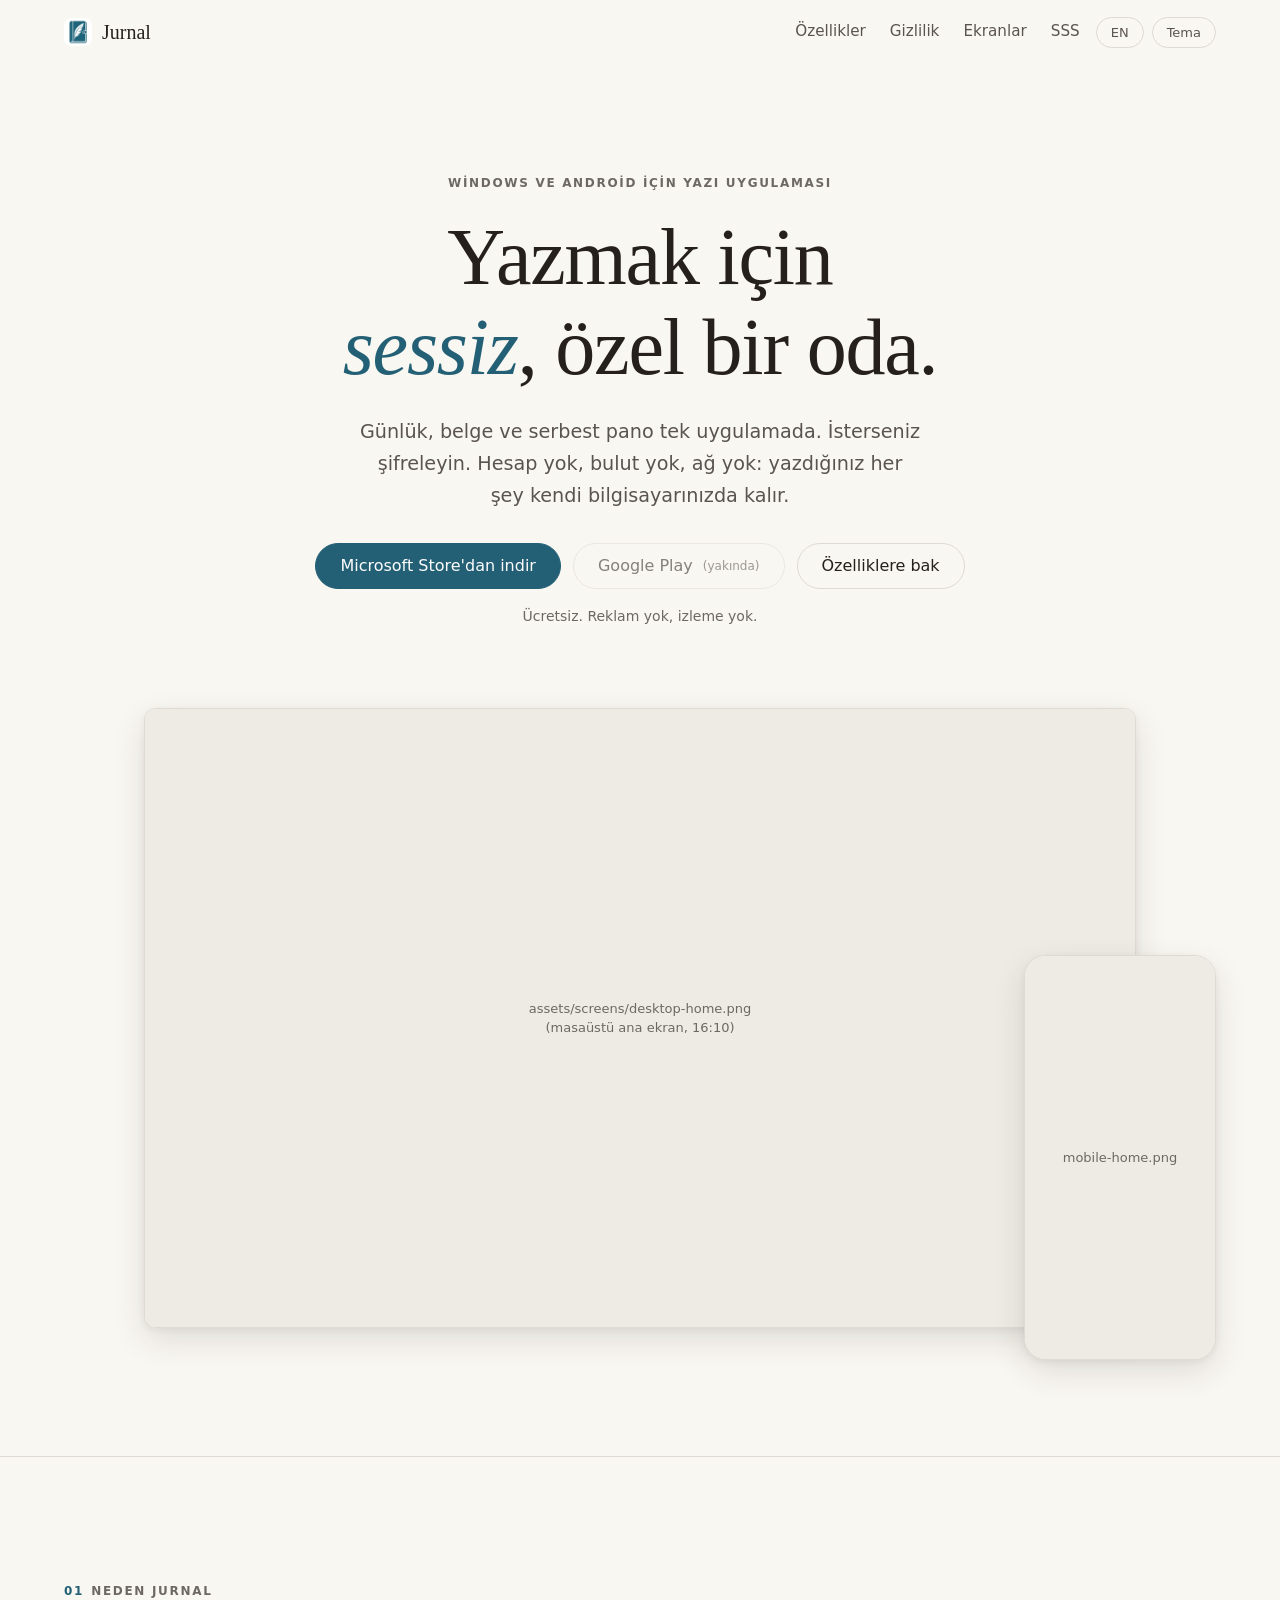
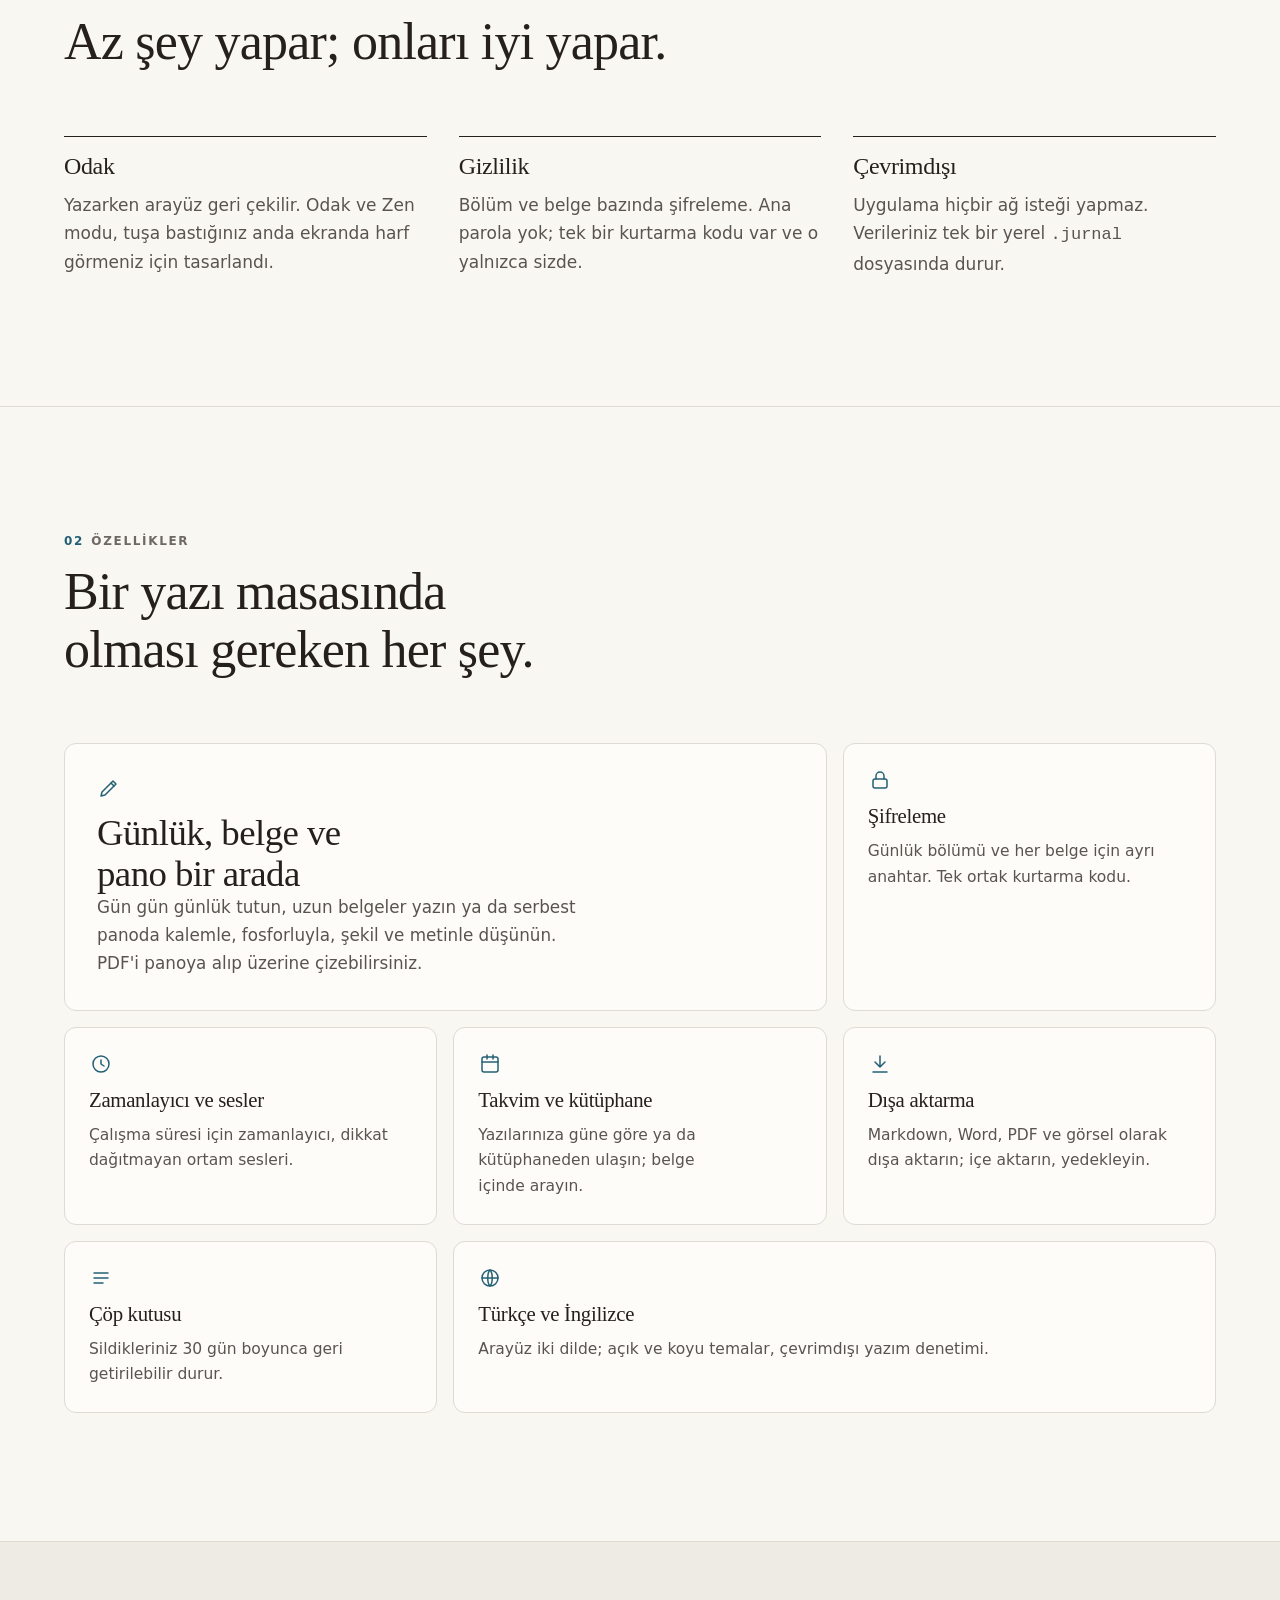
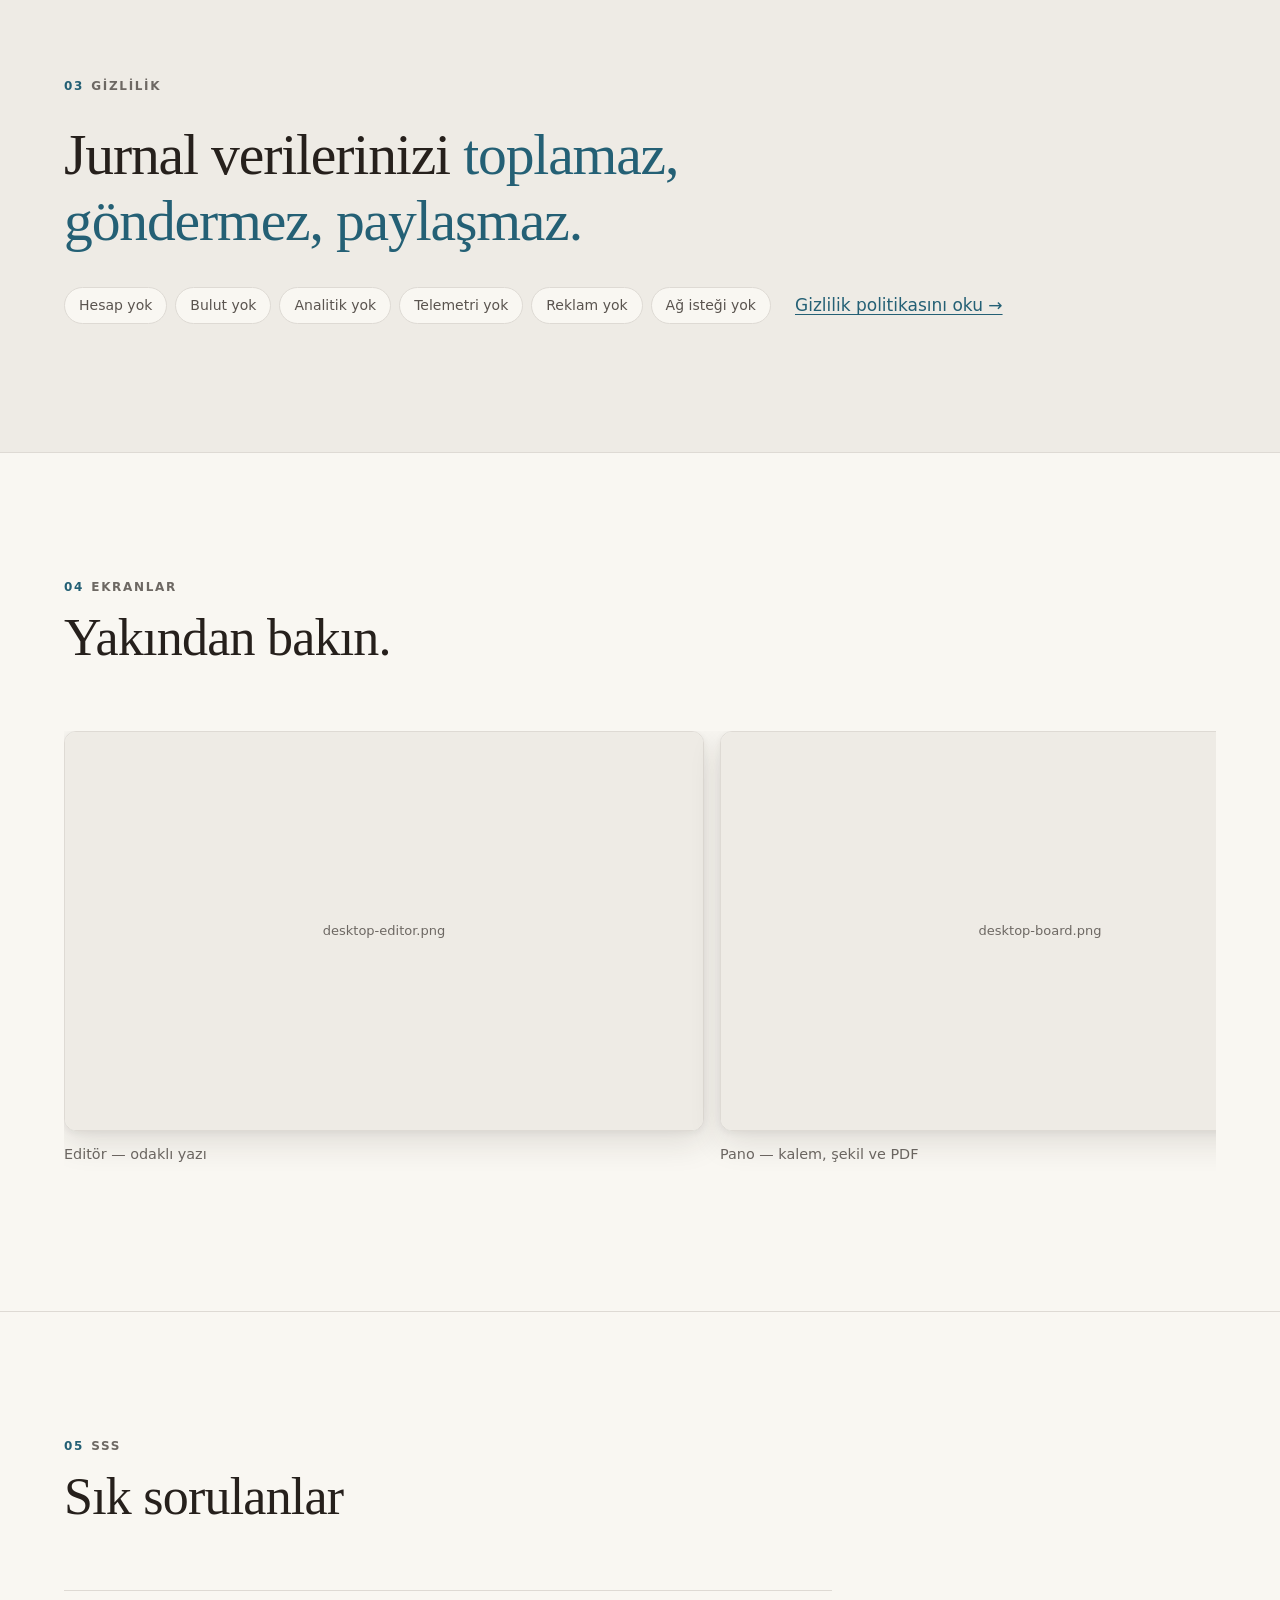
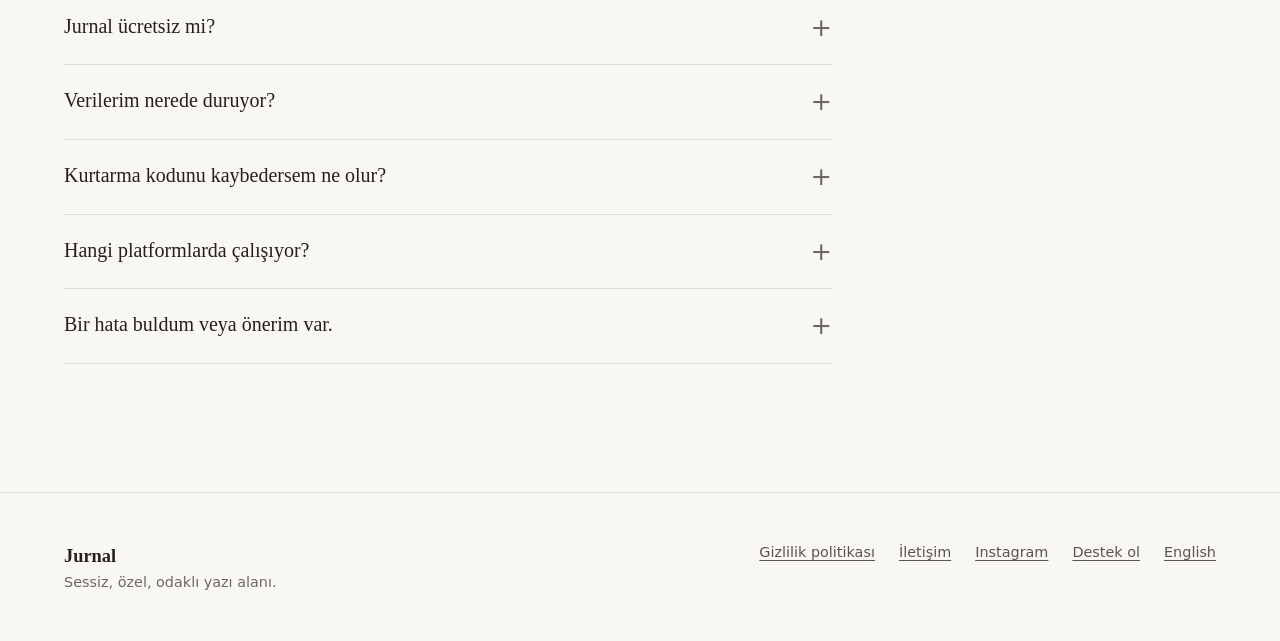
==== commit 7011512f: "Add Android to privacy policy; link Microsoft Store; Google Play placeholder Co-Authored-By: Claude " ====
--- a/index.html
+++ b/index.html
@@ -35,11 +35,12 @@
 
 <main id="main">
   <div class="wrap hero">
-    <span class="label reveal">Windows için masaüstü yazı uygulaması</span>
+    <span class="label reveal">Windows ve Android için yazı uygulaması</span>
     <h1 class="reveal">Yazmak için <em>sessiz</em>, özel bir oda.</h1>
     <p class="hero__lead reveal">Günlük, belge ve serbest pano tek uygulamada. İsterseniz şifreleyin. Hesap yok, bulut yok, ağ yok: yazdığınız her şey kendi bilgisayarınızda kalır.</p>
     <div class="cta reveal">
-      <a class="btn" href="#" aria-disabled="true">Microsoft Store <small>(yakında)</small></a>
+      <a class="btn" href="https://apps.microsoft.com/detail/9NLNDZJV9QJS" rel="noopener">Microsoft Store'dan indir</a>
+      <a class="btn btn--ghost" href="#" aria-disabled="true">Google Play <small>(yakında)</small></a>
       <a class="btn btn--ghost" href="#ozellikler">Özelliklere bak</a>
     </div>
     <p class="hero__note reveal">Ücretsiz. Reklam yok, izleme yok.</p>
@@ -170,7 +171,7 @@
         <details><summary>Jurnal ücretsiz mi?</summary><p>Evet. Beğenirseniz Buy Me a Coffee üzerinden geliştiriciyi destekleyebilirsiniz; bu isteğe bağlıdır.</p></details>
         <details><summary>Verilerim nerede duruyor?</summary><p>Seçtiğiniz bir konumda, bilgisayarınızdaki tek bir <code>.jurnal</code> dosyasında. Uygulama hiçbir şeyi sunucuya göndermez. Yedeklemek için dosyayı kendiniz kopyalayabilirsiniz.</p></details>
         <details><summary>Kurtarma kodunu kaybedersem ne olur?</summary><p>Şifrelediğiniz içerik, kod olmadan geri getirilemez; bu bilinçli bir tasarım kararıdır. Kodu ilk kilitleme sırasında güvenli bir yere kaydedin.</p></details>
-        <details><summary>Hangi platformlarda çalışıyor?</summary><p>Şu an Windows masaüstü sürümü Microsoft Store üzerinden yolda. Yayın durumu bu sayfada duyurulacak.</p></details>
+        <details><summary>Hangi platformlarda çalışıyor?</summary><p>Windows (Microsoft Store) ve Android. Android sürümü Google Play için hazırlanıyor; yayınlandığında bu sayfada duyurulacak.</p></details>
         <details><summary>Bir hata buldum veya önerim var.</summary><p>Uygulamada Ayarlar'daki "Hata bildir" ya da doğrudan <a href="mailto:jurnalapp@proton.me">jurnalapp@proton.me</a> adresi ile yazabilirsiniz.</p></details>
       </div>
     </div>
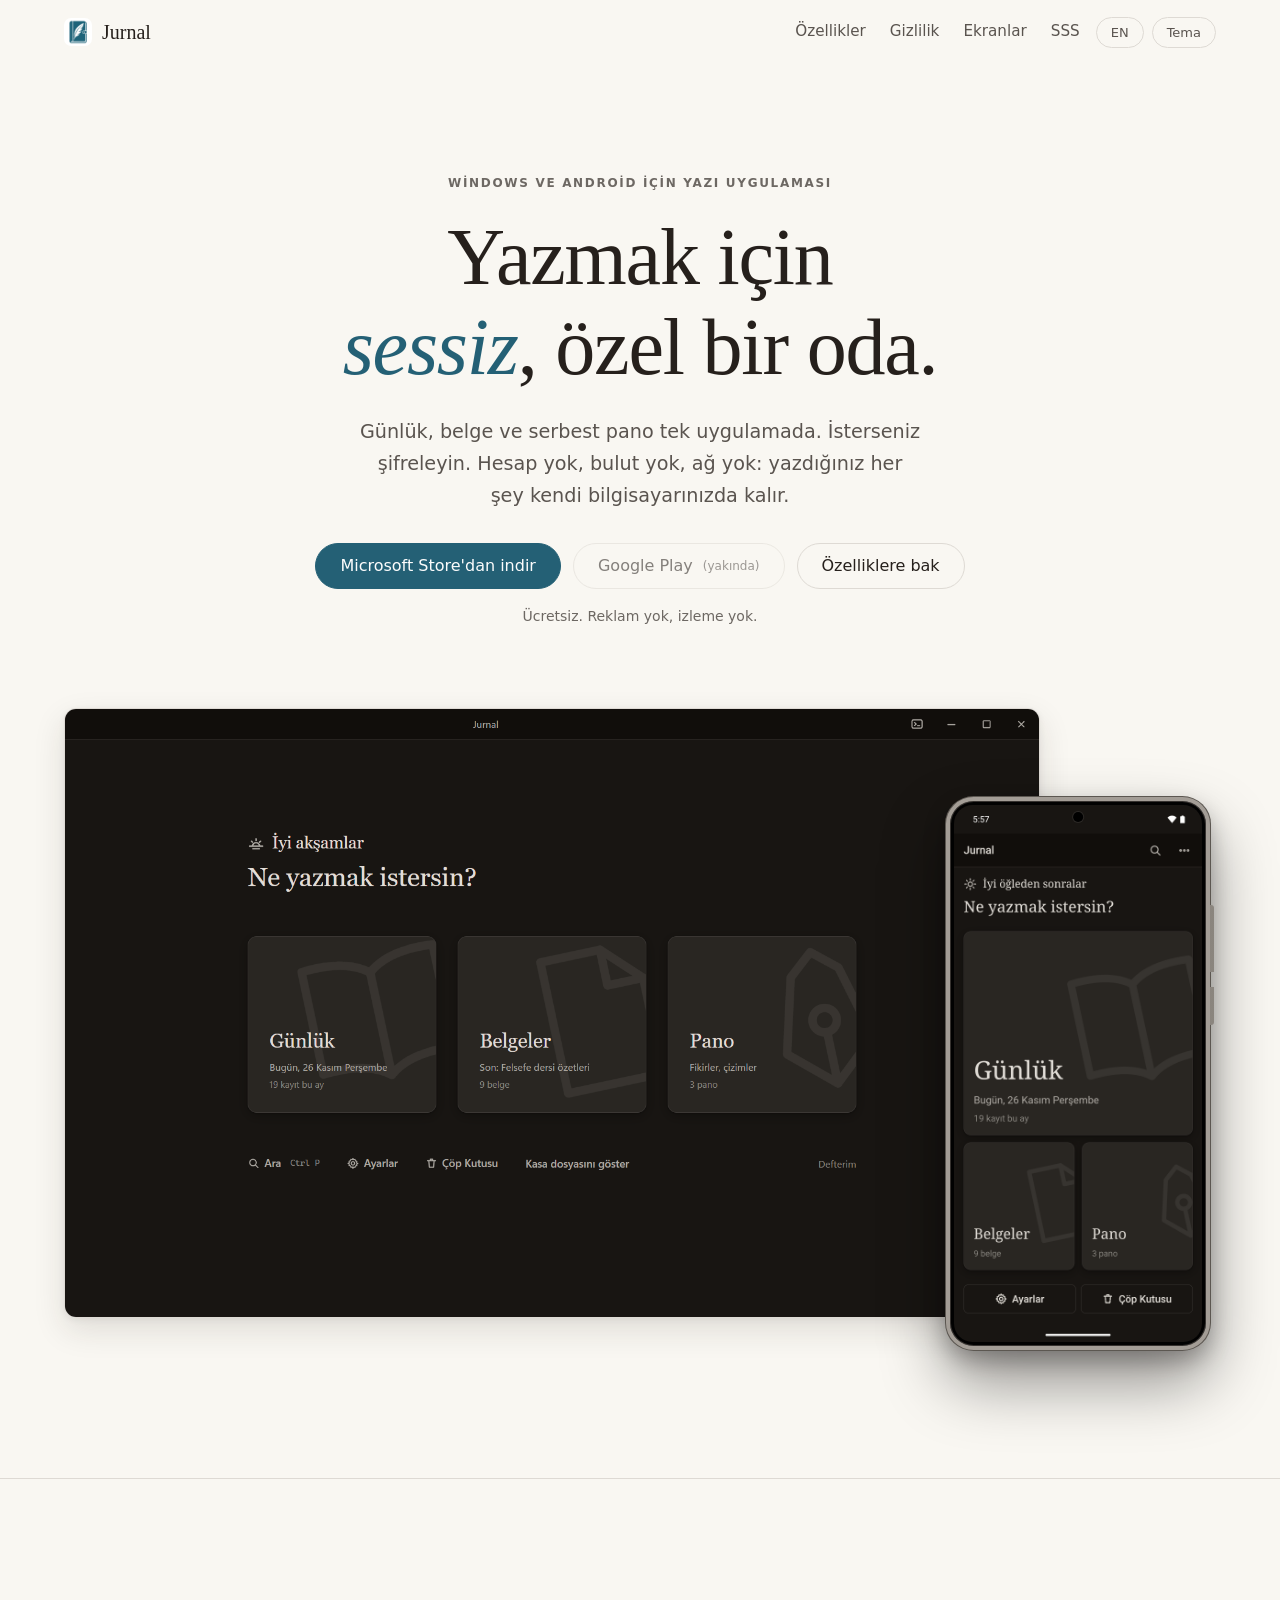
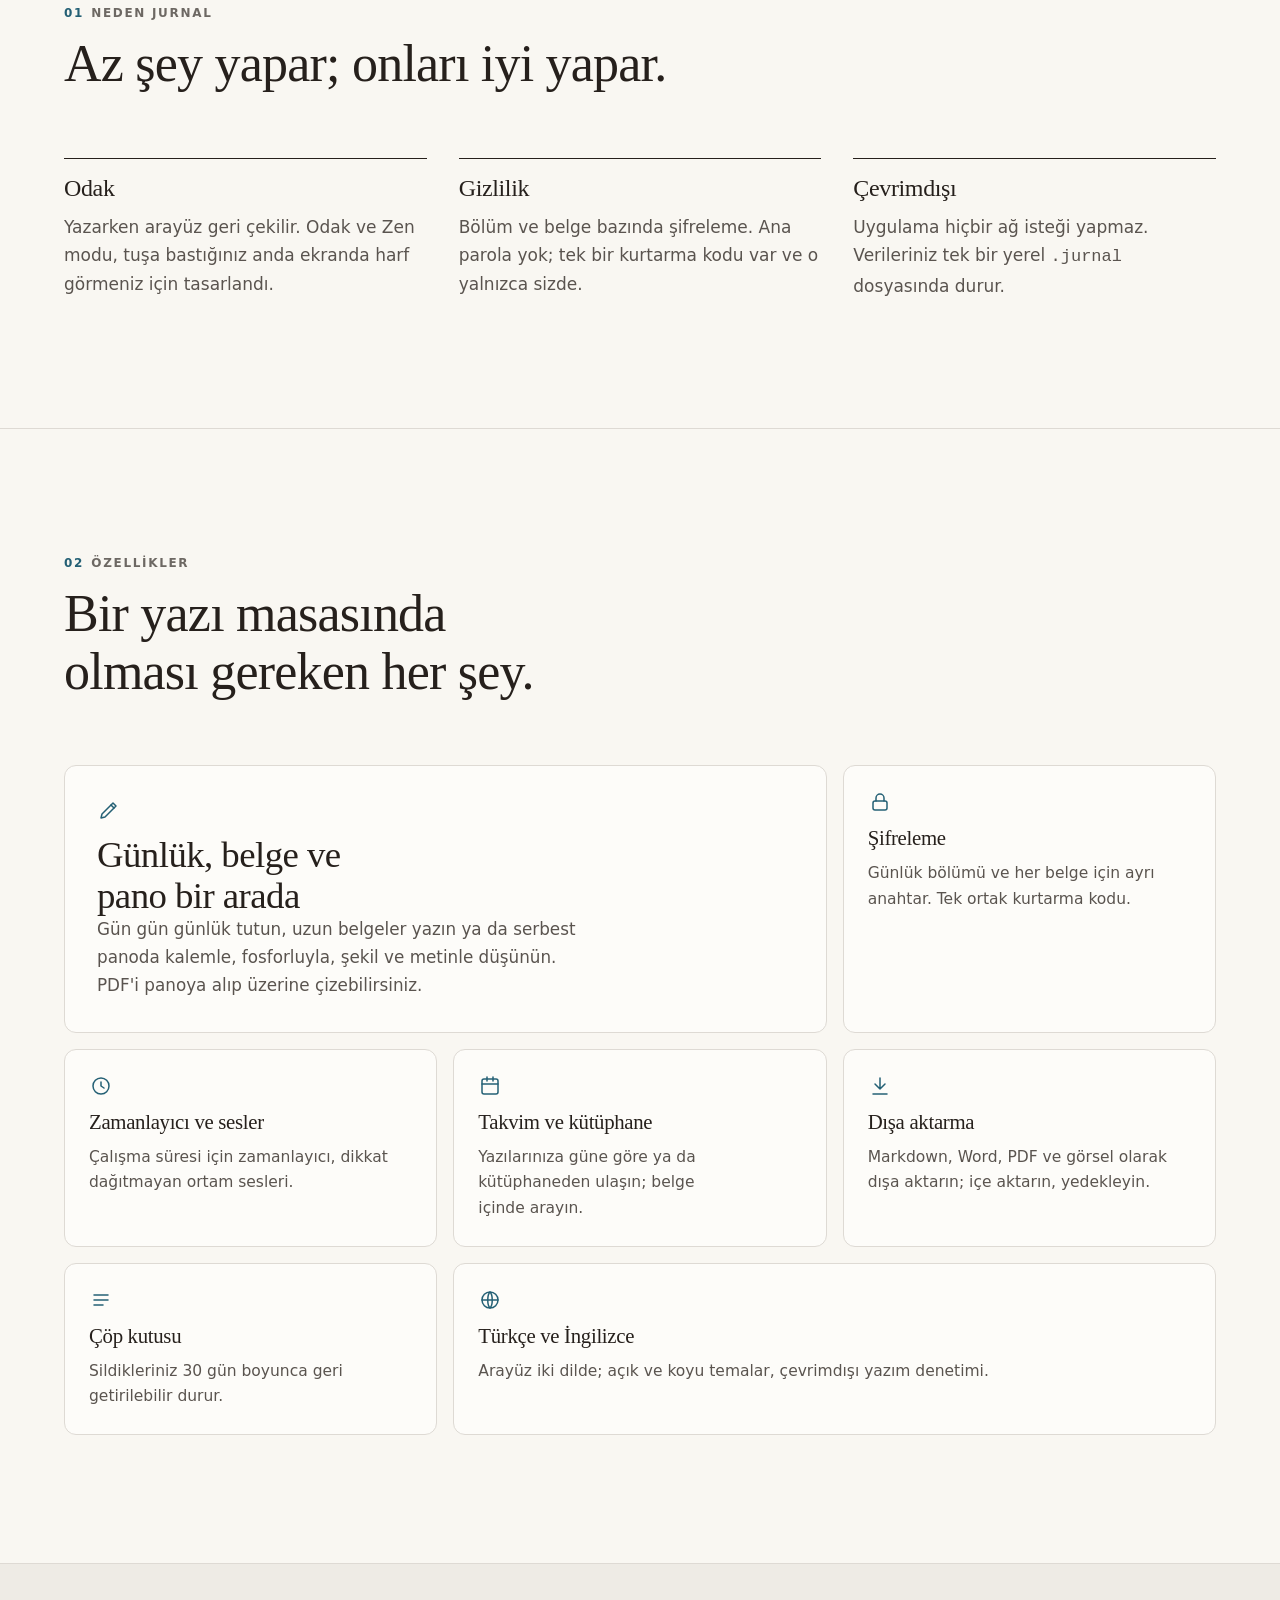
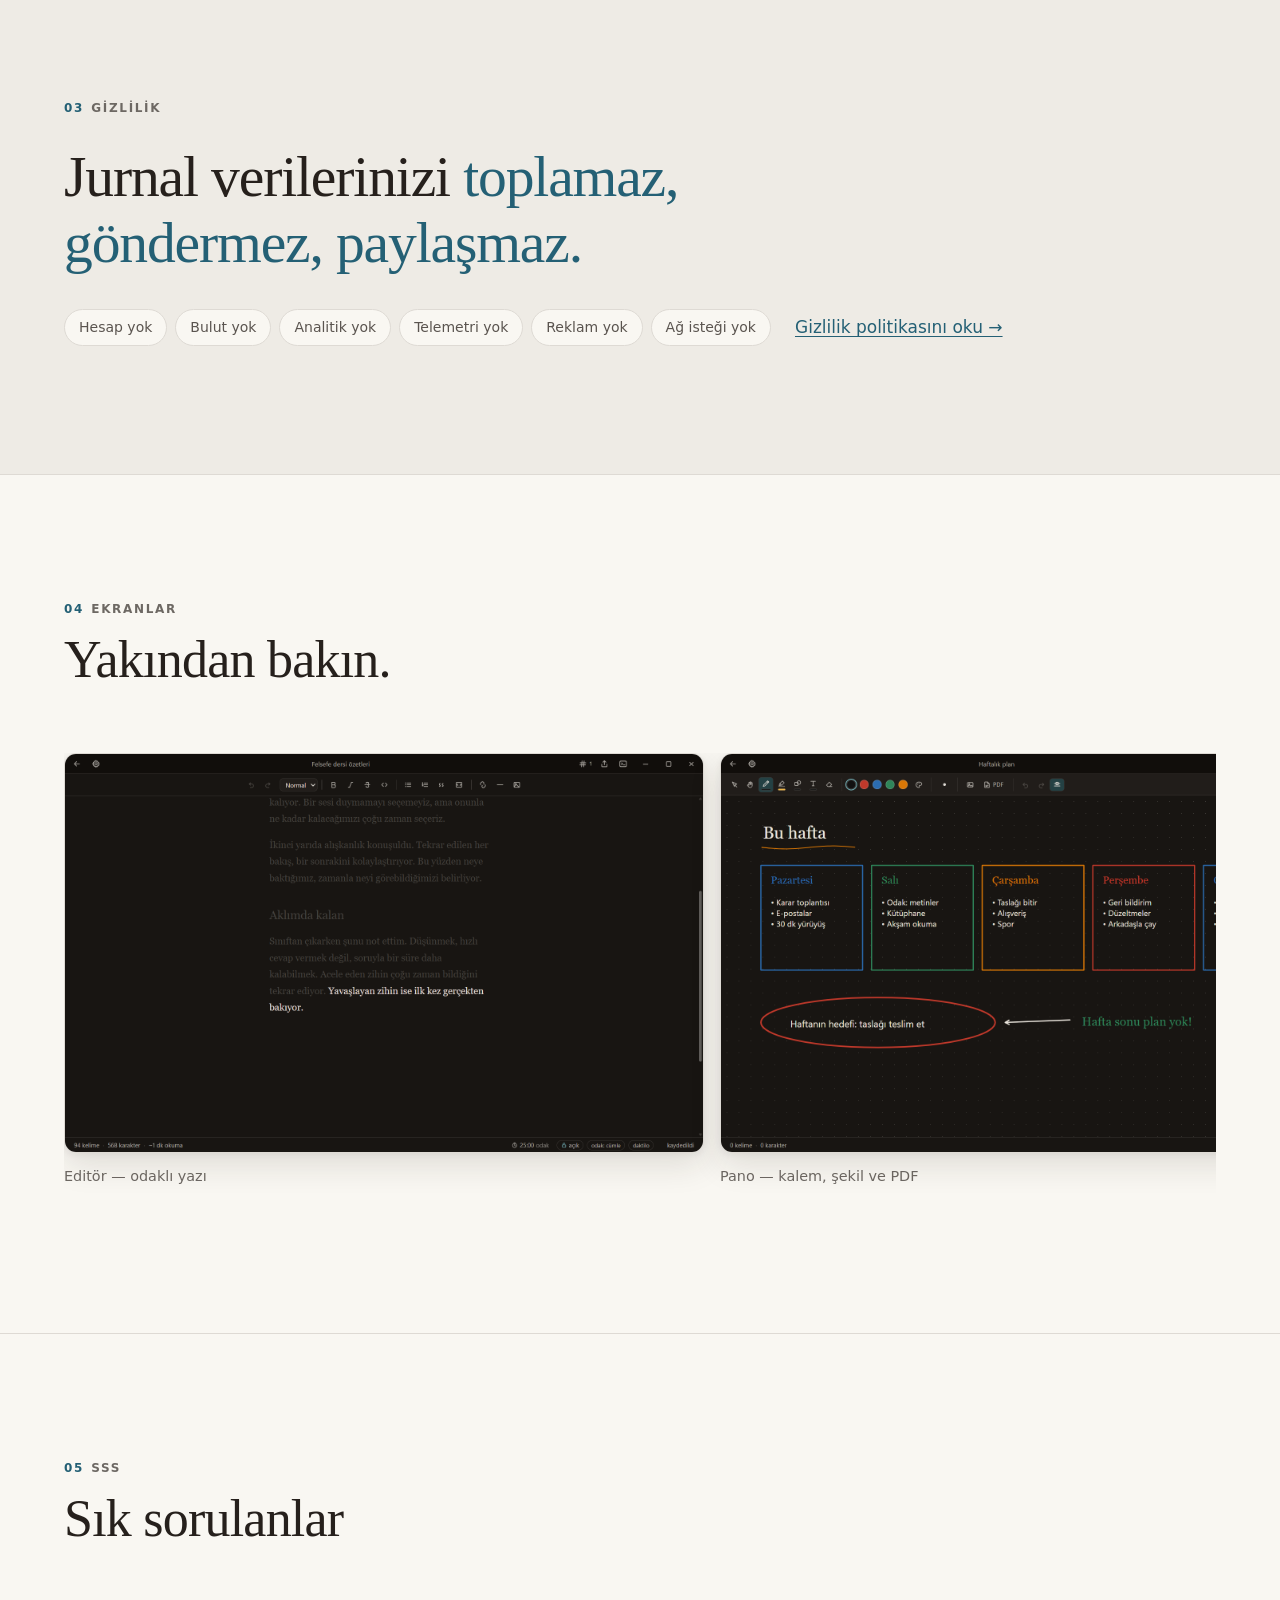
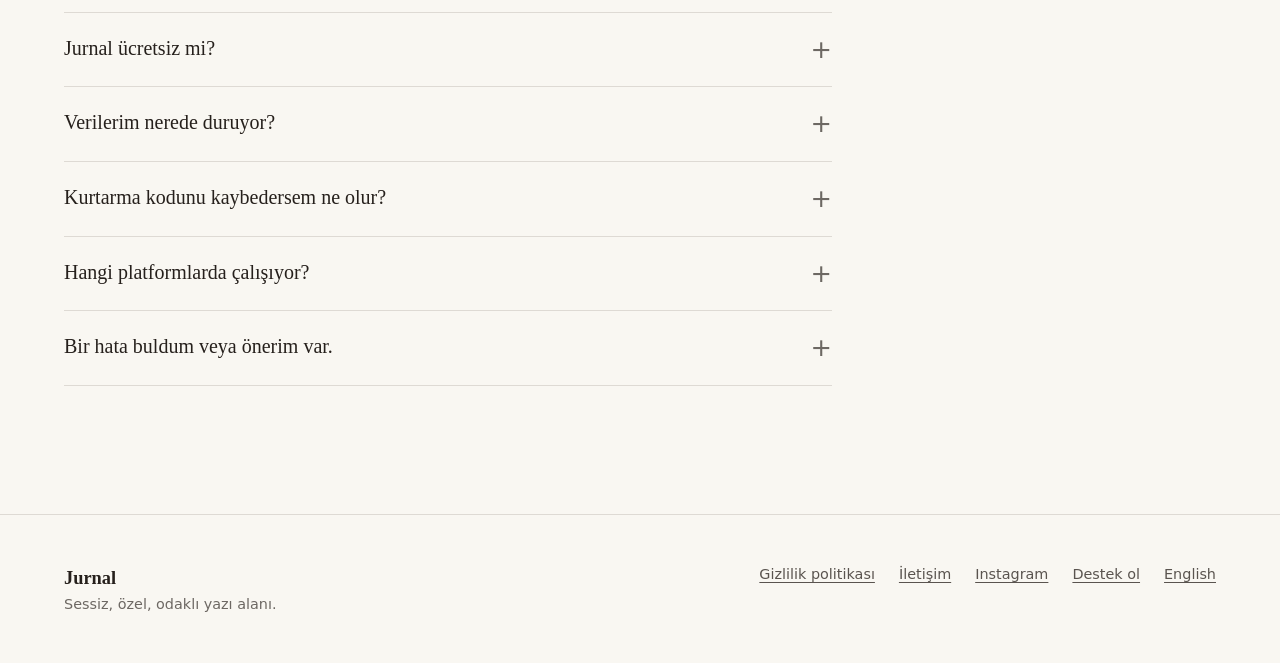
==== commit 699f84f0: "Redesign the hero phone as a large flagship frame Bigger body with a titanium-coloured rim, side but" ====
--- a/index.html
+++ b/index.html
@@ -50,7 +50,7 @@
         <div class="shot__ph">assets/screens/desktop-home.png<br>(masaüstü ana ekran, 16:10)</div>
       </figure>
       <figure class="shot shot--phone">
-        <img src="assets/screens/mobile-home.png" alt="Jurnal telefon görünümü" width="900" height="1900">
+        <img src="assets/screens/mobile-home.png" alt="Jurnal telefon görünümü" width="1080" height="2340">
         <div class="shot__ph">mobile-home.png</div>
       </figure>
     </div>
--- a/assets/css/style.css
+++ b/assets/css/style.css
@@ -123,17 +123,31 @@
 .hero__lead { max-width: 46ch; margin: var(--space-5) auto 0; font-size: 1.2rem; color: var(--text-muted); }
 .cta { display: flex; flex-wrap: wrap; gap: var(--space-3); justify-content: center; margin-top: var(--space-6); }
 .hero__note { margin-top: var(--space-4); font-size: 0.875rem; color: var(--text-dim); }
-.stage { position: relative; margin-top: clamp(3rem, 7vw, 5rem); }
-.stage .shot--desktop { width: min(100%, 62rem); margin-inline: auto; }
-.stage .shot--phone { position: absolute; right: 0; bottom: -2rem; width: clamp(7rem, 17vw, 12rem); }
-@media (max-width: 700px) { .stage .shot--phone { display: none; } }
+.stage { position: relative; margin-top: clamp(3rem, 7vw, 5rem); padding-bottom: var(--space-6); }
+/* Masaüstü sola yaslanır; telefon açılan boşluğa taşar, pencerenin yalnızca köşesini örter. */
+.stage .shot--desktop { width: min(100% - 9rem, 61rem); }
+.stage .shot--phone { position: absolute; right: 6px; bottom: 0; width: clamp(11rem, 23vw, 16.5rem); }
+@media (max-width: 700px) {
+  .stage { padding-bottom: 0; }
+  .stage .shot--desktop { width: 100%; }
+  .stage .shot--phone { display: none; }
+}
 
 /* ---------- Ekran görüntüsü çerçevesi ---------- */
 .shot { margin: 0; position: relative; border: 1px solid var(--border); border-radius: var(--radius-card); background: var(--surface); box-shadow: var(--shadow-lift); overflow: hidden; }
 .shot--desktop { aspect-ratio: 16 / 10; }
-.shot--phone { aspect-ratio: 9 / 19; border-radius: 22px; }
 .shot--wide { aspect-ratio: 16 / 10; }
 .shot img { position: absolute; inset: 0; width: 100%; height: 100%; object-fit: cover; object-position: top left; }
+/* Telefon (büyük "Ultra" gövde): düz titanyum kenar, ince eşit siyah çerçeve, keskin köşe,
+   sağda yan tuşlar. Orta-açık metal hem açık/koyu zeminden hem koyu masaüstü görüntüsünden
+   ayrılır. Ekran kırpılmaz; yüksekliği 19,5:9 oranı belirler. */
+.shot--phone { overflow: visible; padding: 4px; border: 4px solid oklch(0.7 0.012 75); border-radius: 10.5% / 4.9%; background: oklch(0.06 0.003 70); box-shadow: 0 0 0 1px oklch(0.46 0.012 70), inset 0 0 0 1px oklch(0.32 0.008 70), 0 32px 64px oklch(0.1 0.012 60 / 0.42), 0 10px 22px oklch(0.1 0.012 60 / 0.26); }
+.shot--phone img { position: static; display: block; height: auto; aspect-ratio: 9 / 19.5; border-radius: 7.5% / 3.5%; }
+.shot--phone:has(img.missing) { aspect-ratio: 9 / 19.5; }
+/* Ses tuşu (uzun) ve güç tuşu (kısa): aradaki saydam dilim iki ayrı parça yapar. */
+.shot--phone::before { content: ""; position: absolute; left: calc(100% + 4px); top: 19%; width: 4px; height: 22%; border-radius: 0 3px 3px 0; background: linear-gradient(oklch(0.62 0.012 75) 0 56%, transparent 56% 68%, oklch(0.62 0.012 75) 68% 100%); }
+/* Ön kamera deliği: durum çubuğunun ortasında. */
+.shot--phone::after { content: ""; position: absolute; top: calc(4px + 1.35%); left: 50%; width: 3.8%; aspect-ratio: 1; transform: translateX(-50%); border-radius: 50%; background: oklch(0.04 0 0); box-shadow: 0 0 0 1px oklch(0.28 0.008 70); }
 .shot__ph { position: absolute; inset: 0; display: grid; place-items: center; text-align: center; padding: var(--space-4); color: var(--text-dim); font: 500 0.8125rem/1.5 var(--sans); background: var(--chrome); }
 .shot img:not(.missing) ~ .shot__ph { display: none; }
 .shot img.missing { display: none; }
